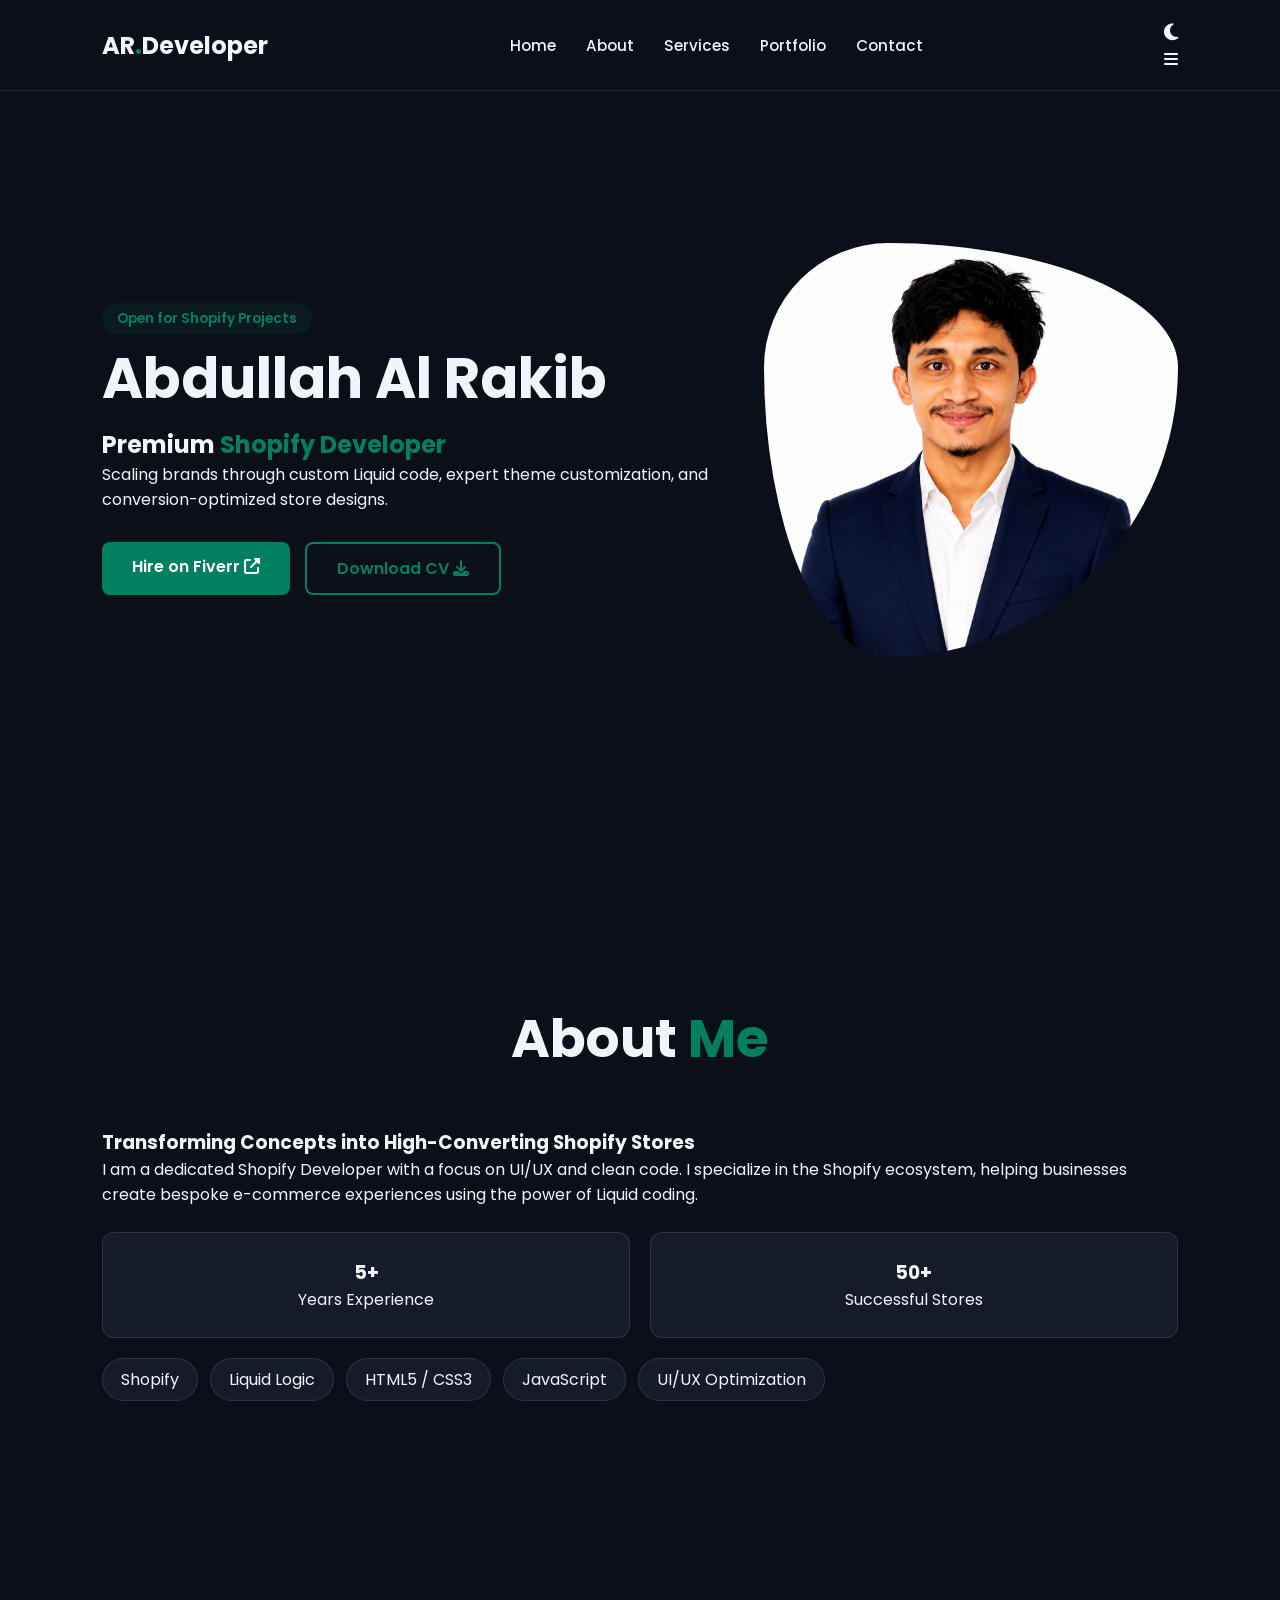
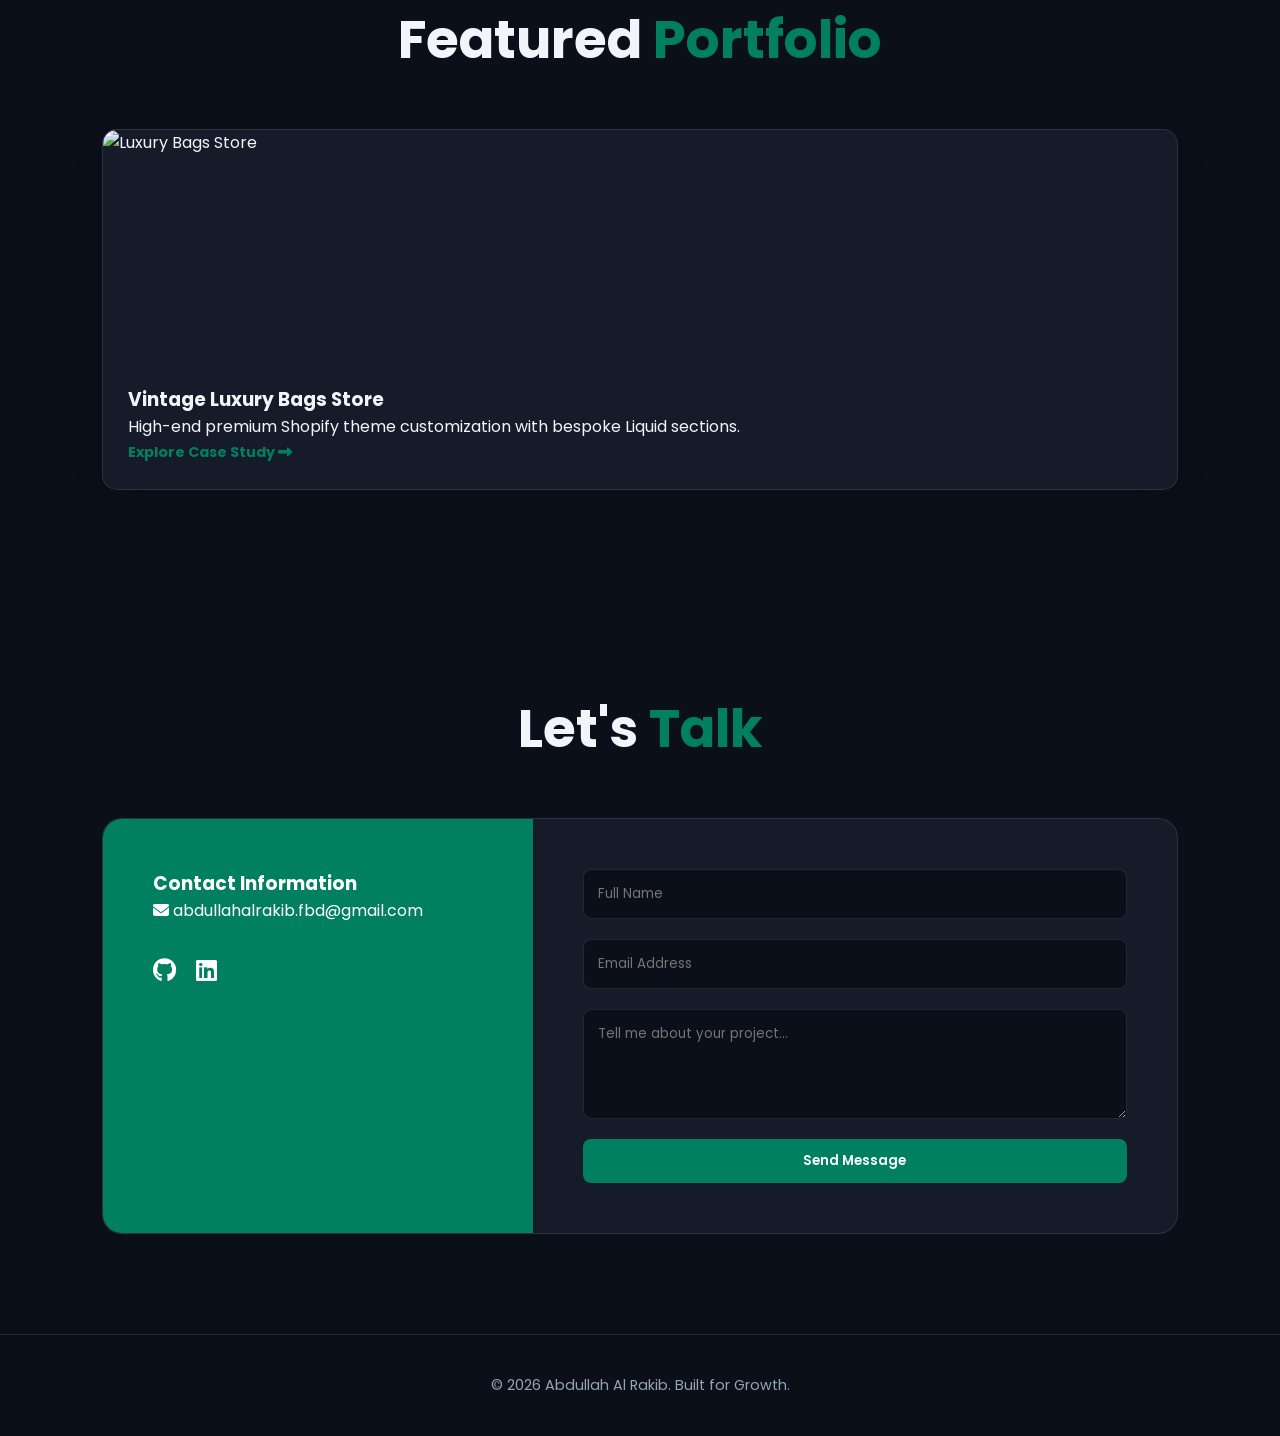
==== index.html @ 6b62c875 "Initial professional portfolio launch" ====
<!DOCTYPE html>
<html lang="en" data-theme="dark">

<head>
  <meta charset="UTF-8">
  <meta name="viewport" content="width=device-width, initial-scale=1.0">
  <title>Abdullah Al Rakib | Professional Shopify Developer</title>

  <!-- Favicon (Rocket Icon) -->
  <link rel="icon"
    href="data:image/svg+xml,<svg xmlns=%22http://www.w3.org/2000/svg%22 viewBox=%220 0 100 100%22><text y=%22.9em%22 font-size=%2290%22>🚀</text></svg>">

  <!-- SEO Meta Tags -->
  <meta name="description"
    content="Professional Shopify Developer specializing in custom liquid coding and premium theme customization.">

  <!-- Google Fonts & FontAwesome -->
  <link href="https://fonts.googleapis.com/css2?family=Poppins:wght@300;400;600;700&display=swap" rel="stylesheet">
  <link rel="stylesheet" href="https://cdnjs.cloudflare.com/code-libs/font-awesome/6.4.0/css/all.min.css">
  <link rel="stylesheet" href="https://cdnjs.cloudflare.com/ajax/libs/font-awesome/6.4.0/css/all.min.css">

  <!-- Animate On Scroll (AOS) -->
  <link href="https://unpkg.com/aos@2.3.1/dist/aos.css" rel="stylesheet">

  <link rel="stylesheet" href="style.css">
</head>

<body>

  <!-- Navbar -->
  <nav class="navbar">
    <div class="logo">AR<span>.</span>Developer</div>
    <ul class="nav-links" id="nav-menu">
      <li><a href="#home">Home</a></li>
      <li><a href="#about">About</a></li>
      <li><a href="#services">Services</a></li>
      <li><a href="#projects">Portfolio</a></li>
      <li><a href="#contact">Contact</a></li>
    </ul>
    <div class="nav-actions">
      <button id="theme-toggle" title="Toggle Mode"><i class="fas fa-moon"></i></button>
      <div class="hamburger" id="hamburger"><i class="fas fa-bars"></i></div>
    </div>
  </nav>

  <!-- Hero Section -->
  <section id="home" class="hero">
    <div class="hero-container">
      <div class="hero-text" data-aos="fade-right">
        <span class="badge">Open for Shopify Projects</span>
        <h1>Abdullah Al Rakib</h1>
        <h2>Premium <span>Shopify Developer</span></h2>
        <p>Scaling brands through custom Liquid code, expert theme customization, and conversion-optimized store
          designs.</p>
        <div class="hero-btns">
          <a href="https://www.fiverr.com/rakibdevbd" target="_blank" class="btn btn-primary">Hire on Fiverr <i
              class="fas fa-external-link-alt"></i></a>
          <a href="assets/resume.pdf" target="_blank" class="btn btn-outline">Download CV <i
              class="fas fa-download"></i></a>
        </div>
      </div>
      <div class="hero-image" data-aos="zoom-in">
        <div class="img-container">
          <img src="assets/profile.png" alt="Abdullah Al Rakib">
        </div>
      </div>
    </div>
  </section>

  <!-- About Section -->
  <section id="about" class="about">
    <div class="section-title" data-aos="fade-up">
      <h2>About <span>Me</span></h2>
    </div>
    <div class="about-container">
      <div class="about-text" data-aos="fade-right">
        <h3>Transforming Concepts into High-Converting Shopify Stores</h3>
        <p>I am a dedicated Shopify Developer with a focus on UI/UX and clean code. I specialize in the Shopify
          ecosystem, helping businesses create bespoke e-commerce experiences using the power of Liquid coding.</p>
        <div class="stats">
          <div class="stat-box">
            <h3>5+</h3>
            <p>Years Experience</p>
          </div>
          <div class="stat-box">
            <h3>50+</h3>
            <p>Successful Stores</p>
          </div>
        </div>
      </div>
      <div class="skills-box" data-aos="fade-left">
        <div class="skill-tags">
          <span>Shopify</span> <span>Liquid Logic</span> <span>HTML5 / CSS3</span> <span>JavaScript</span> <span>UI/UX
            Optimization</span>
        </div>
      </div>
    </div>
  </section>

  <!-- Portfolio Section -->
  <section id="projects" class="portfolio">
    <div class="section-title" data-aos="fade-up">
      <h2>Featured <span>Portfolio</span></h2>
    </div>
    <div class="project-grid">
      <div class="project-card" data-aos="fade-up">
        <div class="project-img">
          <img src="projects/luxury-bags-store/images/main-screenshot.png" alt="Luxury Bags Store">
        </div>
        <div class="project-info">
          <h3>Vintage Luxury Bags Store</h3>
          <p>High-end premium Shopify theme customization with bespoke Liquid sections.</p>
          <a href="projects/luxury-bags-store/index.html" class="btn-small">Explore Case Study <i
              class="fas fa-long-arrow-alt-right"></i></a>
        </div>
      </div>
    </div>
  </section>

  <!-- Contact Section -->
  <section id="contact" class="contact">
    <div class="section-title" data-aos="fade-up">
      <h2>Let's <span>Talk</span></h2>
    </div>
    <div class="contact-container" data-aos="zoom-in">
      <div class="contact-info">
        <h3>Contact Information</h3>
        <p><i class="fas fa-envelope"></i> abdullahalrakib.fbd@gmail.com</p>
        <div class="social-icons">
          <a href="https://github.com/abdullahalrakib-fbd" target="_blank"><i class="fab fa-github"></i></a>
          <a href="https://www.linkedin.com/in/abdullah-al-rakib-fbd/" target="_blank"><i
              class="fab fa-linkedin"></i></a>
        </div>
      </div>

      <!-- Updated Form with Formspree Endpoint -->
      <form class="contact-form" action="https://formspree.io/f/xlgqyvkz" method="POST">
        <input type="text" name="name" placeholder="Full Name" required>
        <input type="email" name="email" placeholder="Email Address" required>
        <textarea name="message" placeholder="Tell me about your project..." rows="4" required></textarea>

        <!-- Optional: Custom subject line for your email -->
        <input type="hidden" name="_subject" value="New Inquiry from Shopify Portfolio">

        <button type="submit" class="btn btn-primary">Send Message</button>
      </form>
    </div>
  </section>

  <footer>
    <p>&copy; 2026 Abdullah Al Rakib. Built for Growth.</p>
  </footer>

  <!-- Scripts -->
  <script src="https://unpkg.com/aos@2.3.1/dist/aos.js"></script>
  <script>
    AOS.init({duration: 1000, once: true});

    const hamburger = document.getElementById('hamburger');
    const navMenu = document.getElementById('nav-menu');
    hamburger.addEventListener('click', () => navMenu.classList.toggle('active'));

    const themeToggle = document.getElementById('theme-toggle');
    const root = document.documentElement;
    themeToggle.addEventListener('click', () => {
      const isDark = root.getAttribute('data-theme') === 'dark';
      root.setAttribute('data-theme', isDark ? 'light' : 'dark');
      themeToggle.querySelector('i').classList.toggle('fa-moon');
      themeToggle.querySelector('i').classList.toggle('fa-sun');
    });

    document.querySelectorAll('a[href^="#"]').forEach(anchor => {
      anchor.addEventListener('click', function (e) {
        const target = document.querySelector(this.getAttribute('href'));
        if (target) {
          e.preventDefault();
          target.scrollIntoView({behavior: 'smooth'});
          navMenu.classList.remove('active');
        }
      });
    });
  </script>
</body>

</html>
---- style.css ----
:root[data-theme="dark"] {
  --bg: #0b0f19;
  --surf: #161b2a;
  --txt: #f1f5f9;
  --txt-sec: #94a3b8;
  --prim: #008060;
  --brd: rgba(255, 255, 255, 0.1);
}

:root[data-theme="light"] {
  --bg: #f8fafc;
  --surf: #ffffff;
  --txt: #0f172a;
  --txt-sec: #475569;
  --prim: #008060;
  --brd: rgba(0, 0, 0, 0.1);
}

* {
  margin: 0;
  padding: 0;
  box-sizing: border-box;
  font-family: 'Poppins', sans-serif;
}

body {
  background: var(--bg);
  color: var(--txt);
  transition: 0.4s;
  overflow-x: hidden;
}

/* Navbar */
.navbar {
  display: flex;
  justify-content: space-between;
  align-items: center;
  padding: 18px 8%;
  position: fixed;
  width: 100%;
  top: 0;
  z-index: 3000;
  background: var(--bg);
  border-bottom: 1px solid var(--brd);
  backdrop-filter: blur(8px);
}

.logo {
  font-size: 1.5rem;
  font-weight: 700;
}

.logo span {
  color: var(--prim);
}

.nav-links {
  display: flex;
  gap: 30px;
  list-style: none;
}

.nav-links a {
  text-decoration: none;
  color: var(--txt);
  font-weight: 500;
  font-size: 0.95rem;
}

.nav-links a:hover {
  color: var(--prim);
}

#theme-toggle {
  background: none;
  border: none;
  color: var(--txt);
  font-size: 1.2rem;
  cursor: pointer;
}

/* Hero */
.hero {
  height: 100vh;
  display: flex;
  align-items: center;
  padding: 0 8%;
}

.hero-container {
  display: grid;
  grid-template-columns: 1.2fr 0.8fr;
  gap: 40px;
  align-items: center;
}

.hero-text h1 {
  font-size: 3.5rem;
  margin: 15px 0;
  line-height: 1.2;
}

.hero-text h2 span {
  color: var(--prim);
}

.badge {
  background: rgba(0, 128, 96, 0.1);
  color: var(--prim);
  padding: 6px 15px;
  border-radius: 50px;
  font-weight: 600;
  font-size: 0.85rem;
}

.img-container {
  background: var(--prim);
  border-radius: 30% 70% 70% 30% / 30% 30% 70% 70%;
  animation: blob 8s infinite ease-in-out;
  overflow: hidden;
}

@keyframes blob {

  0%,
  100% {
    border-radius: 30% 70% 70% 30% / 30% 30% 70% 70%;
  }

  50% {
    border-radius: 50% 50% 30% 70% / 50% 70% 30% 50%;
  }
}

.hero-image img {
  width: 100%;
  display: block;
}

/* Buttons */
.btn {
  padding: 12px 30px;
  border-radius: 8px;
  font-weight: 600;
  text-decoration: none;
  transition: 0.3s;
  display: inline-block;
  cursor: pointer;
  border: none;
}

.btn-primary {
  background: var(--prim);
  color: white;
}

.btn-outline {
  border: 2px solid var(--prim);
  color: var(--prim);
  background: transparent;
}

.btn:hover {
  transform: translateY(-3px);
  box-shadow: 0 10px 20px rgba(0, 128, 96, 0.2);
}

.hero-btns {
  display: flex;
  gap: 15px;
  margin-top: 30px;
}

/* Content */
section {
  padding: 100px 8%;
}

.section-title {
  text-align: center;
  margin-bottom: 50px;
  font-size: 2.2rem;
}

.section-title h2 span {
  color: var(--prim);
}

.stats {
  display: flex;
  gap: 20px;
  margin-top: 25px;
}

.stat-box {
  background: var(--surf);
  padding: 25px;
  border-radius: 12px;
  border: 1px solid var(--brd);
  text-align: center;
  flex: 1;
}

.skill-tags {
  display: flex;
  flex-wrap: wrap;
  gap: 12px;
  margin-top: 20px;
}

.skill-tags span {
  background: var(--surf);
  padding: 8px 18px;
  border-radius: 50px;
  border: 1px solid var(--brd);
}

/* Grid */
.project-grid {
  display: grid;
  grid-template-columns: repeat(auto-fit, minmax(320px, 1fr));
  gap: 30px;
}

.project-card {
  background: var(--surf);
  border-radius: 15px;
  overflow: hidden;
  border: 1px solid var(--brd);
  transition: 0.3s;
  box-shadow: 0 10px 30px rgba(0, 0, 0, 0.1);
}

.project-img {
  height: 230px;
  overflow: hidden;
}

.project-img img {
  width: 100%;
  height: 100%;
  object-fit: cover;
  transition: 0.5s;
}

.project-info {
  padding: 25px;
}

.project-card:hover .project-img img {
  transform: scale(1.1);
}

.btn-small {
  text-decoration: none;
  color: var(--prim);
  font-weight: 700;
  font-size: 0.9rem;
}

/* Contact */
.contact-container {
  display: grid;
  grid-template-columns: 0.8fr 1.2fr;
  background: var(--surf);
  border-radius: 20px;
  border: 1px solid var(--brd);
  overflow: hidden;
}

.contact-info {
  background: var(--prim);
  color: white;
  padding: 50px;
}

.social-icons {
  display: flex;
  gap: 20px;
  margin-top: 30px;
}

.social-icons a {
  color: white;
  font-size: 1.5rem;
}

.contact-form {
  padding: 50px;
  display: flex;
  flex-direction: column;
  gap: 20px;
}

.contact-form input,
.contact-form textarea {
  padding: 14px;
  background: var(--bg);
  border: 1px solid var(--brd);
  color: var(--txt);
  border-radius: 8px;
  outline: none;
}

/* Footer */
footer {
  padding: 40px;
  text-align: center;
  border-top: 1px solid var(--brd);
  color: var(--txt-sec);
  font-size: 0.9rem;
}

/* Mobile */
@media (max-width: 992px) {

  .hero-container,
  .contact-container,
  .about-container {
    grid-template-columns: 1fr;
    text-align: center;
  }

  .hero {
    height: auto;
    padding-top: 130px;
    padding-bottom: 50px;
  }

  .hero-btns {
    justify-content: center;
  }

  .hero-image {
    order: -1;
    display: flex;
    justify-content: center;
  }

  .nav-links {
    display: none;
  }

  .nav-links.active {
    display: flex;
    flex-direction: column;
    position: absolute;
    top: 70px;
    left: 0;
    width: 100%;
    background: var(--surf);
    padding: 30px;
    gap: 20px;
    border-bottom: 1px solid var(--brd);
  }

  .hamburger {
    display: block;
    font-size: 1.5rem;
    cursor: pointer;
  }
}
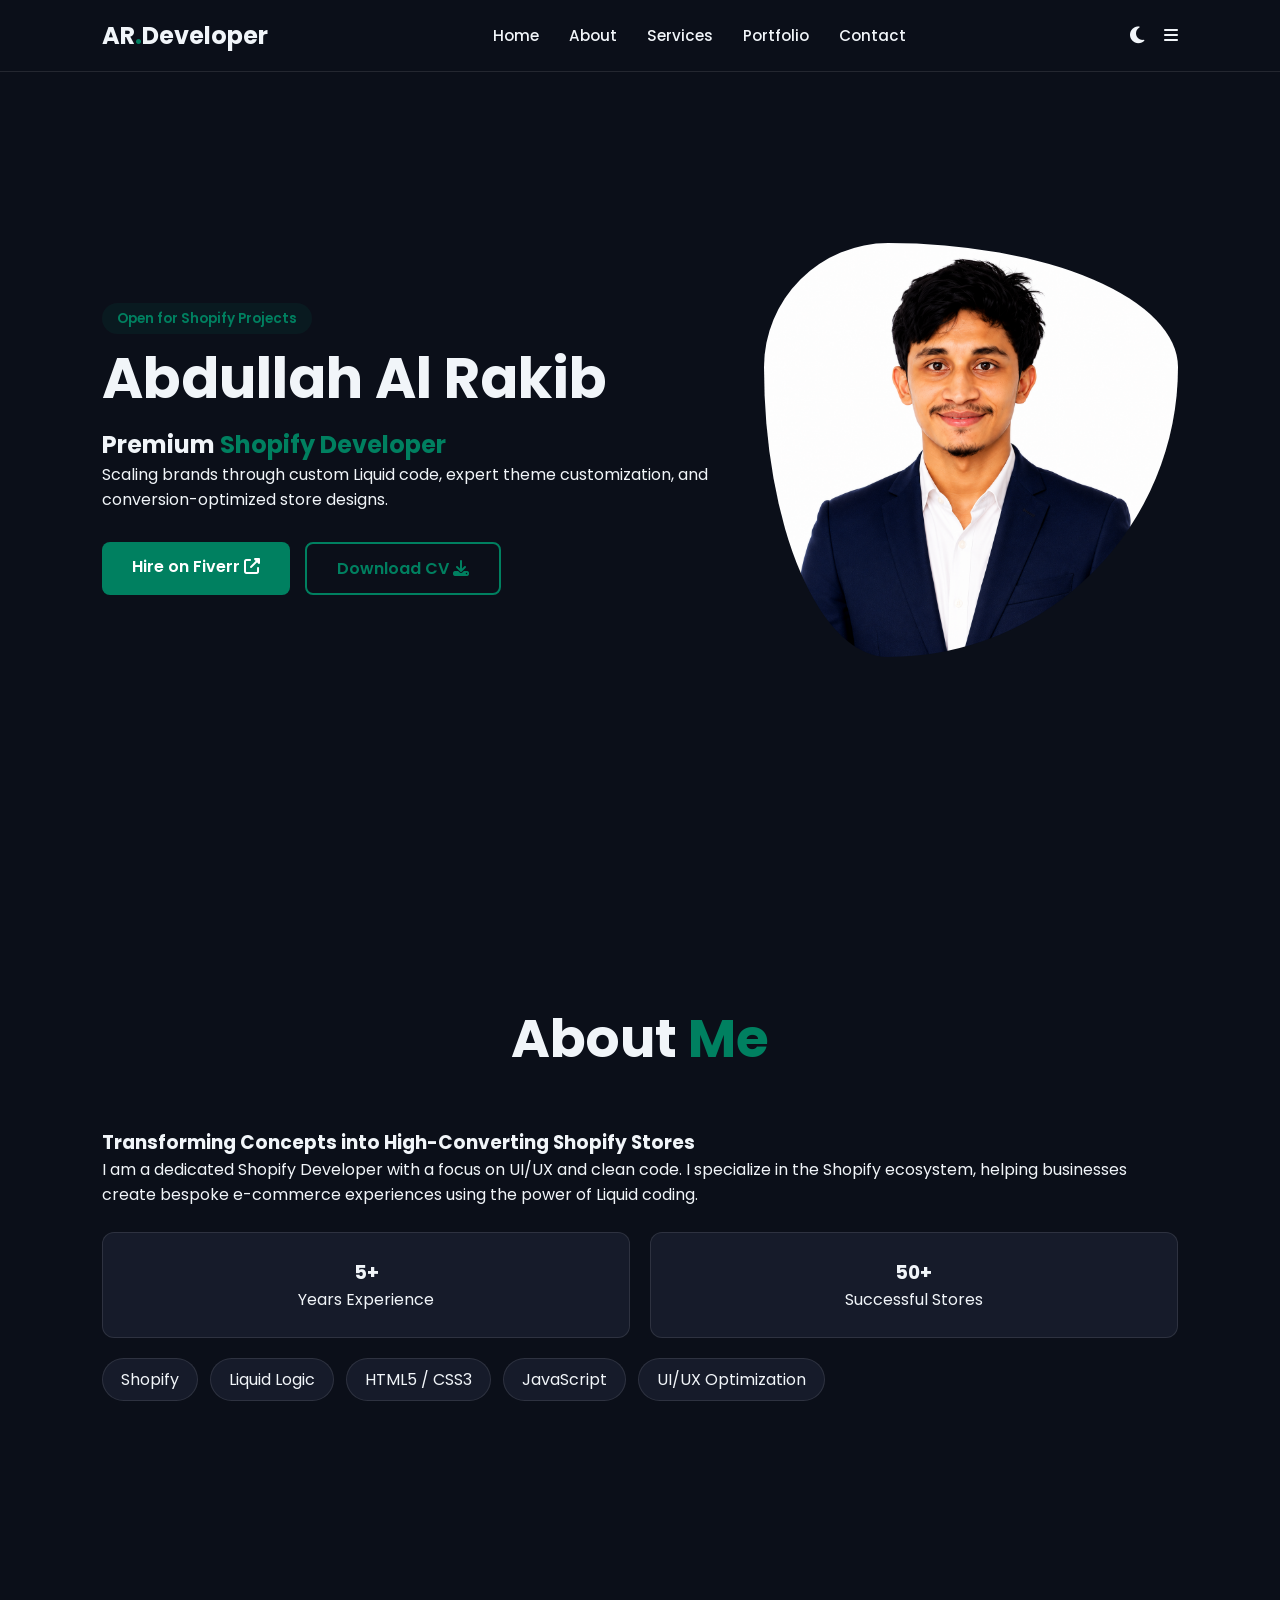
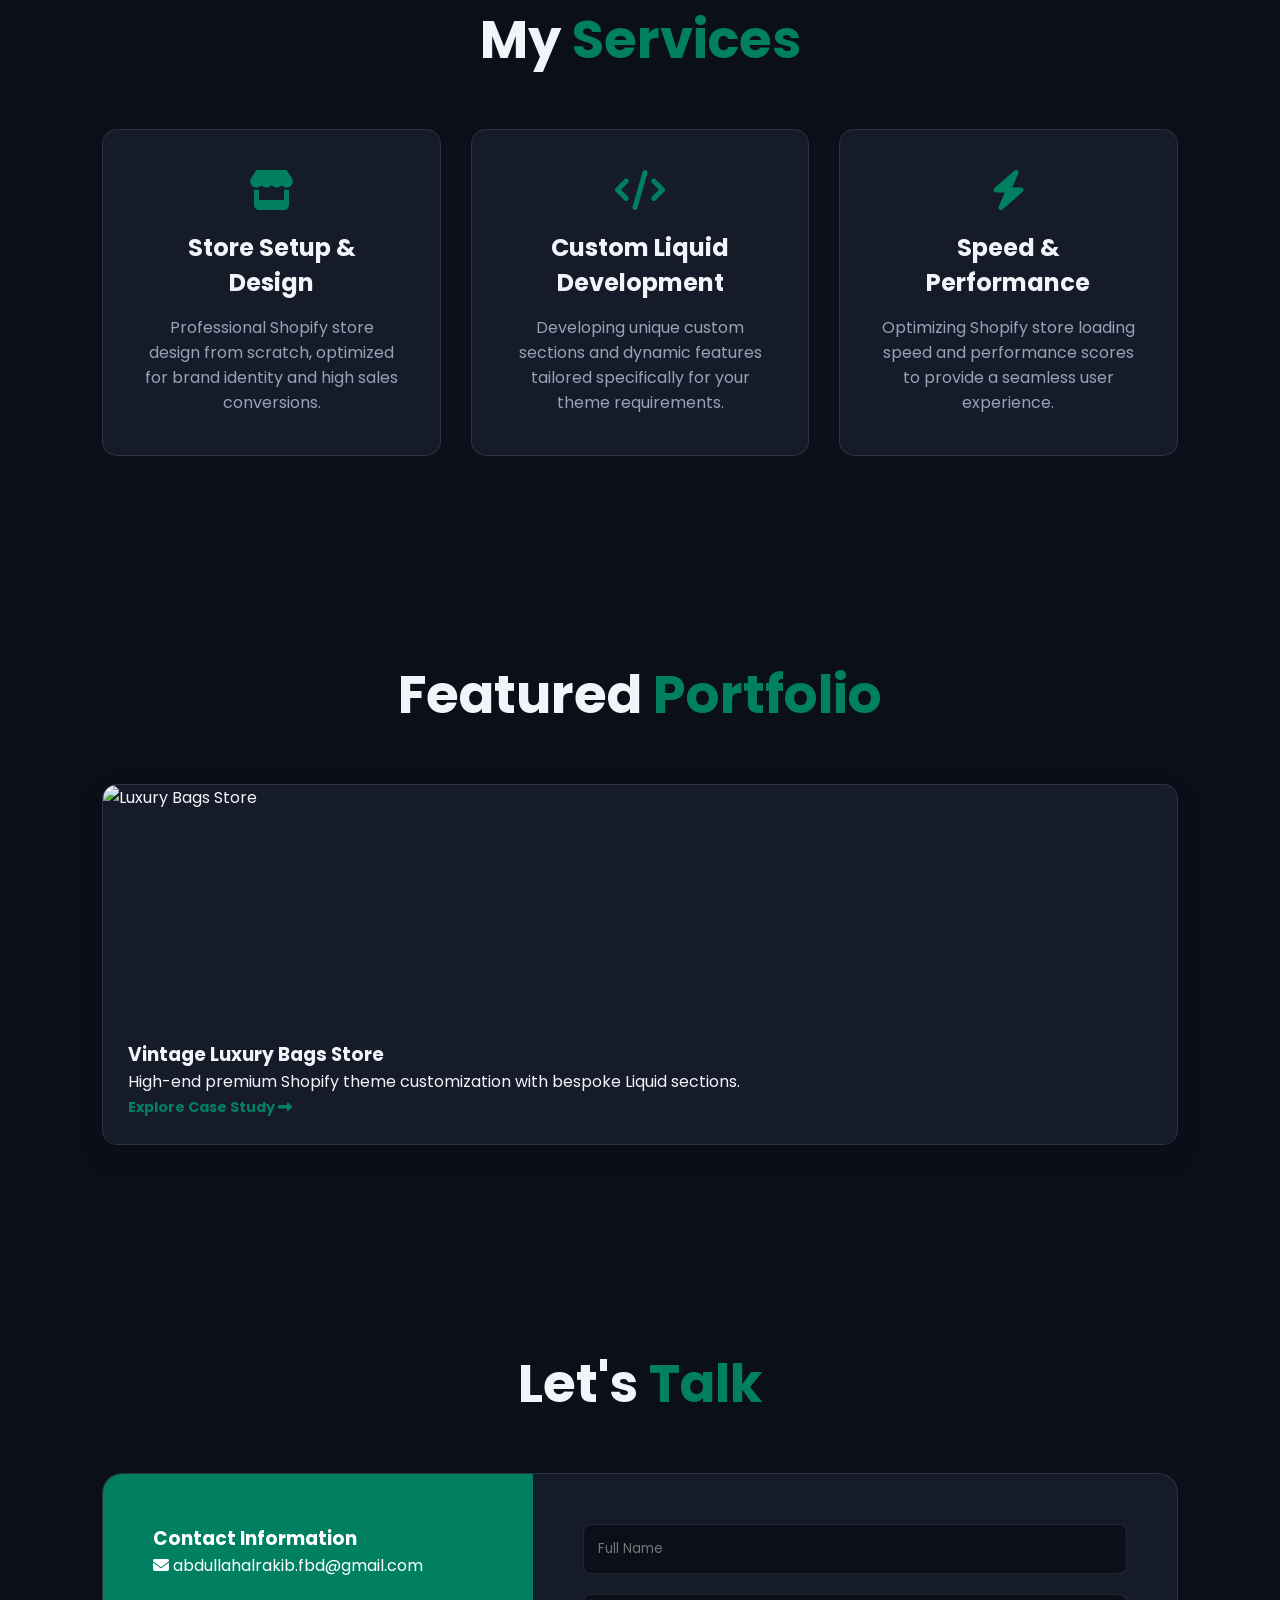
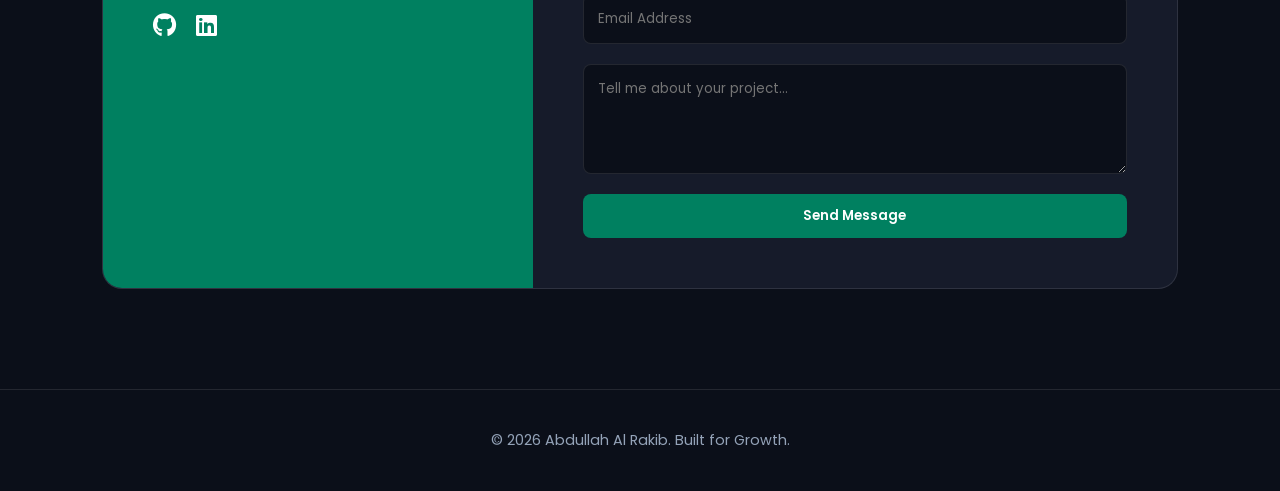
==== commit 930547bb: "Added services section and fixed smooth scroll links" ====
--- a/index.html
+++ b/index.html
@@ -16,7 +16,6 @@
 
   <!-- Google Fonts & FontAwesome -->
   <link href="https://fonts.googleapis.com/css2?family=Poppins:wght@300;400;600;700&display=swap" rel="stylesheet">
-  <link rel="stylesheet" href="https://cdnjs.cloudflare.com/code-libs/font-awesome/6.4.0/css/all.min.css">
   <link rel="stylesheet" href="https://cdnjs.cloudflare.com/ajax/libs/font-awesome/6.4.0/css/all.min.css">
 
   <!-- Animate On Scroll (AOS) -->
@@ -97,6 +96,30 @@
     </div>
   </section>
 
+  <!-- NEW: Services Section (যোগ করা হয়েছে) -->
+  <section id="services" class="services">
+    <div class="section-title" data-aos="fade-up">
+      <h2>My <span>Services</span></h2>
+    </div>
+    <div class="services-grid">
+      <div class="service-card" data-aos="fade-up">
+        <i class="fas fa-store"></i>
+        <h3>Store Setup & Design</h3>
+        <p>Professional Shopify store design from scratch, optimized for brand identity and high sales conversions.</p>
+      </div>
+      <div class="service-card" data-aos="fade-up" data-aos-delay="100">
+        <i class="fas fa-code"></i>
+        <h3>Custom Liquid Development</h3>
+        <p>Developing unique custom sections and dynamic features tailored specifically for your theme requirements.</p>
+      </div>
+      <div class="service-card" data-aos="fade-up" data-aos-delay="200">
+        <i class="fas fa-bolt"></i>
+        <h3>Speed & Performance</h3>
+        <p>Optimizing Shopify store loading speed and performance scores to provide a seamless user experience.</p>
+      </div>
+    </div>
+  </section>
+
   <!-- Portfolio Section -->
   <section id="projects" class="portfolio">
     <div class="section-title" data-aos="fade-up">
@@ -139,7 +162,6 @@
         <input type="email" name="email" placeholder="Email Address" required>
         <textarea name="message" placeholder="Tell me about your project..." rows="4" required></textarea>
 
-        <!-- Optional: Custom subject line for your email -->
         <input type="hidden" name="_subject" value="New Inquiry from Shopify Portfolio">
 
         <button type="submit" class="btn btn-primary">Send Message</button>
@@ -154,7 +176,7 @@
   <!-- Scripts -->
   <script src="https://unpkg.com/aos@2.3.1/dist/aos.js"></script>
   <script>
-    AOS.init({duration: 1000, once: true});
+    AOS.init({ duration: 1000, once: true });
 
     const hamburger = document.getElementById('hamburger');
     const navMenu = document.getElementById('nav-menu');
@@ -169,13 +191,17 @@
       themeToggle.querySelector('i').classList.toggle('fa-sun');
     });
 
+    // Smooth Scroll Fix
     document.querySelectorAll('a[href^="#"]').forEach(anchor => {
       anchor.addEventListener('click', function (e) {
         const target = document.querySelector(this.getAttribute('href'));
         if (target) {
           e.preventDefault();
-          target.scrollIntoView({behavior: 'smooth'});
-          navMenu.classList.remove('active');
+          target.scrollIntoView({ behavior: 'smooth' });
+          // মোবাইলে মেনু বন্ধ করার জন্য
+          if (navMenu.classList.contains('active')) {
+            navMenu.classList.remove('active');
+          }
         }
       });
     });
--- a/style.css
+++ b/style.css
@@ -1,9 +1,11 @@
+/* --- Dynamic Variables --- */
 :root[data-theme="dark"] {
   --bg: #0b0f19;
   --surf: #161b2a;
   --txt: #f1f5f9;
   --txt-sec: #94a3b8;
   --prim: #008060;
+  /* Shopify Green */
   --brd: rgba(255, 255, 255, 0.1);
 }
 
@@ -16,6 +18,7 @@
   --brd: rgba(0, 0, 0, 0.1);
 }
 
+/* --- Global Styles --- */
 * {
   margin: 0;
   padding: 0;
@@ -23,6 +26,10 @@
   font-family: 'Poppins', sans-serif;
 }
 
+html {
+  scroll-behavior: smooth;
+}
+
 body {
   background: var(--bg);
   color: var(--txt);
@@ -30,7 +37,7 @@
   overflow-x: hidden;
 }
 
-/* Navbar */
+/* --- Navbar --- */
 .navbar {
   display: flex;
   justify-content: space-between;
@@ -65,10 +72,17 @@
   color: var(--txt);
   font-weight: 500;
   font-size: 0.95rem;
+  transition: 0.3s;
 }
 
 .nav-links a:hover {
   color: var(--prim);
+}
+
+.nav-actions {
+  display: flex;
+  align-items: center;
+  gap: 20px;
 }
 
 #theme-toggle {
@@ -79,7 +93,7 @@
   cursor: pointer;
 }
 
-/* Hero */
+/* --- Hero Section --- */
 .hero {
   height: 100vh;
   display: flex;
@@ -137,7 +151,7 @@
   display: block;
 }
 
-/* Buttons */
+/* --- Buttons --- */
 .btn {
   padding: 12px 30px;
   border-radius: 8px;
@@ -171,7 +185,7 @@
   margin-top: 30px;
 }
 
-/* Content */
+/* --- Content Settings --- */
 section {
   padding: 100px 8%;
 }
@@ -186,6 +200,7 @@
   color: var(--prim);
 }
 
+/* --- About Stats --- */
 .stats {
   display: flex;
   gap: 20px;
@@ -215,7 +230,44 @@
   border: 1px solid var(--brd);
 }
 
-/* Grid */
+/* --- Services Grid (নতুন যুক্ত করা হয়েছে) --- */
+.services-grid {
+  display: grid;
+  grid-template-columns: repeat(auto-fit, minmax(300px, 1fr));
+  gap: 30px;
+}
+
+.service-card {
+  background: var(--surf);
+  padding: 40px;
+  border-radius: 15px;
+  border: 1px solid var(--brd);
+  text-align: center;
+  transition: 0.4s;
+}
+
+.service-card i {
+  font-size: 2.5rem;
+  color: var(--prim);
+  margin-bottom: 20px;
+}
+
+.service-card h3 {
+  margin-bottom: 15px;
+  font-size: 1.5rem;
+}
+
+.service-card p {
+  color: var(--txt-sec);
+}
+
+.service-card:hover {
+  border-color: var(--prim);
+  transform: translateY(-10px);
+  box-shadow: 0 10px 30px rgba(0, 0, 0, 0.1);
+}
+
+/* --- Portfolio Grid --- */
 .project-grid {
   display: grid;
   grid-template-columns: repeat(auto-fit, minmax(320px, 1fr));
@@ -258,7 +310,7 @@
   font-size: 0.9rem;
 }
 
-/* Contact */
+/* --- Contact Section --- */
 .contact-container {
   display: grid;
   grid-template-columns: 0.8fr 1.2fr;
@@ -302,7 +354,7 @@
   outline: none;
 }
 
-/* Footer */
+/* --- Footer --- */
 footer {
   padding: 40px;
   text-align: center;
@@ -311,7 +363,7 @@
   font-size: 0.9rem;
 }
 
-/* Mobile */
+/* --- Mobile Responsiveness --- */
 @media (max-width: 992px) {
 
   .hero-container,
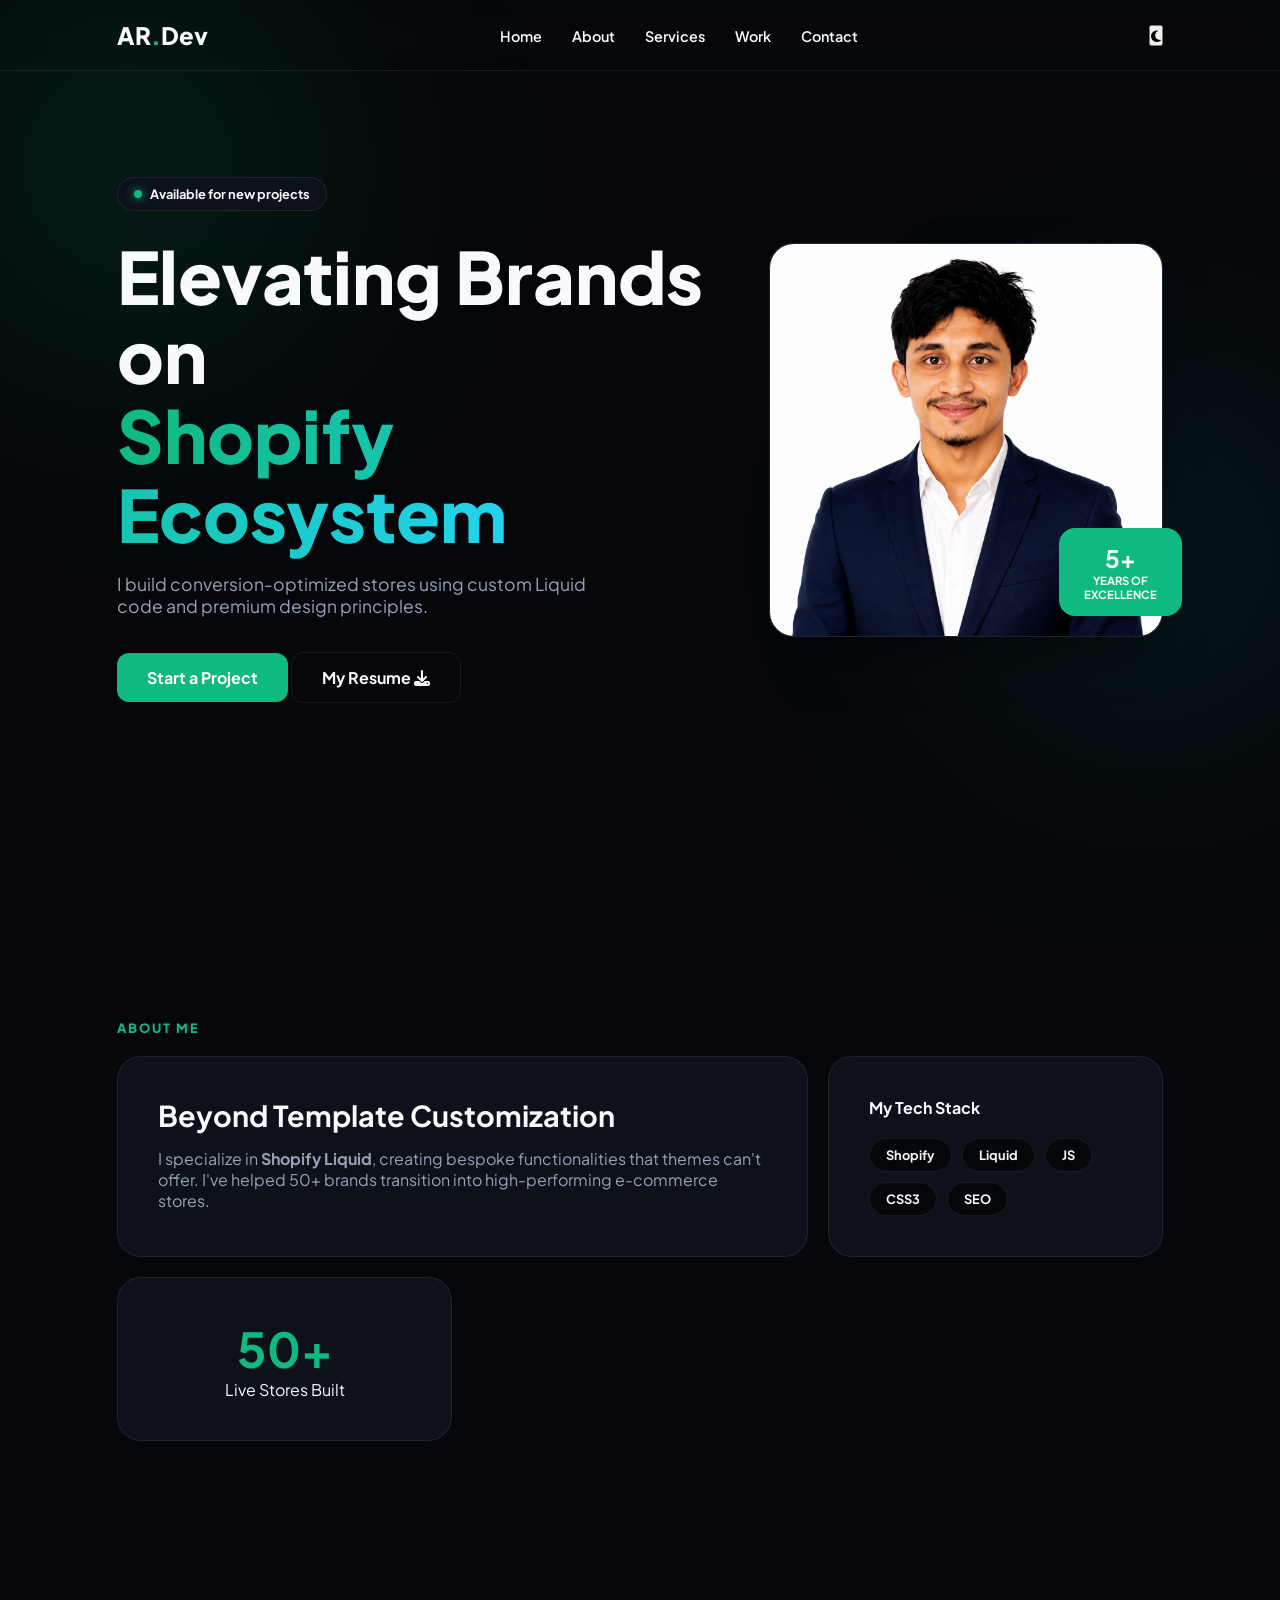
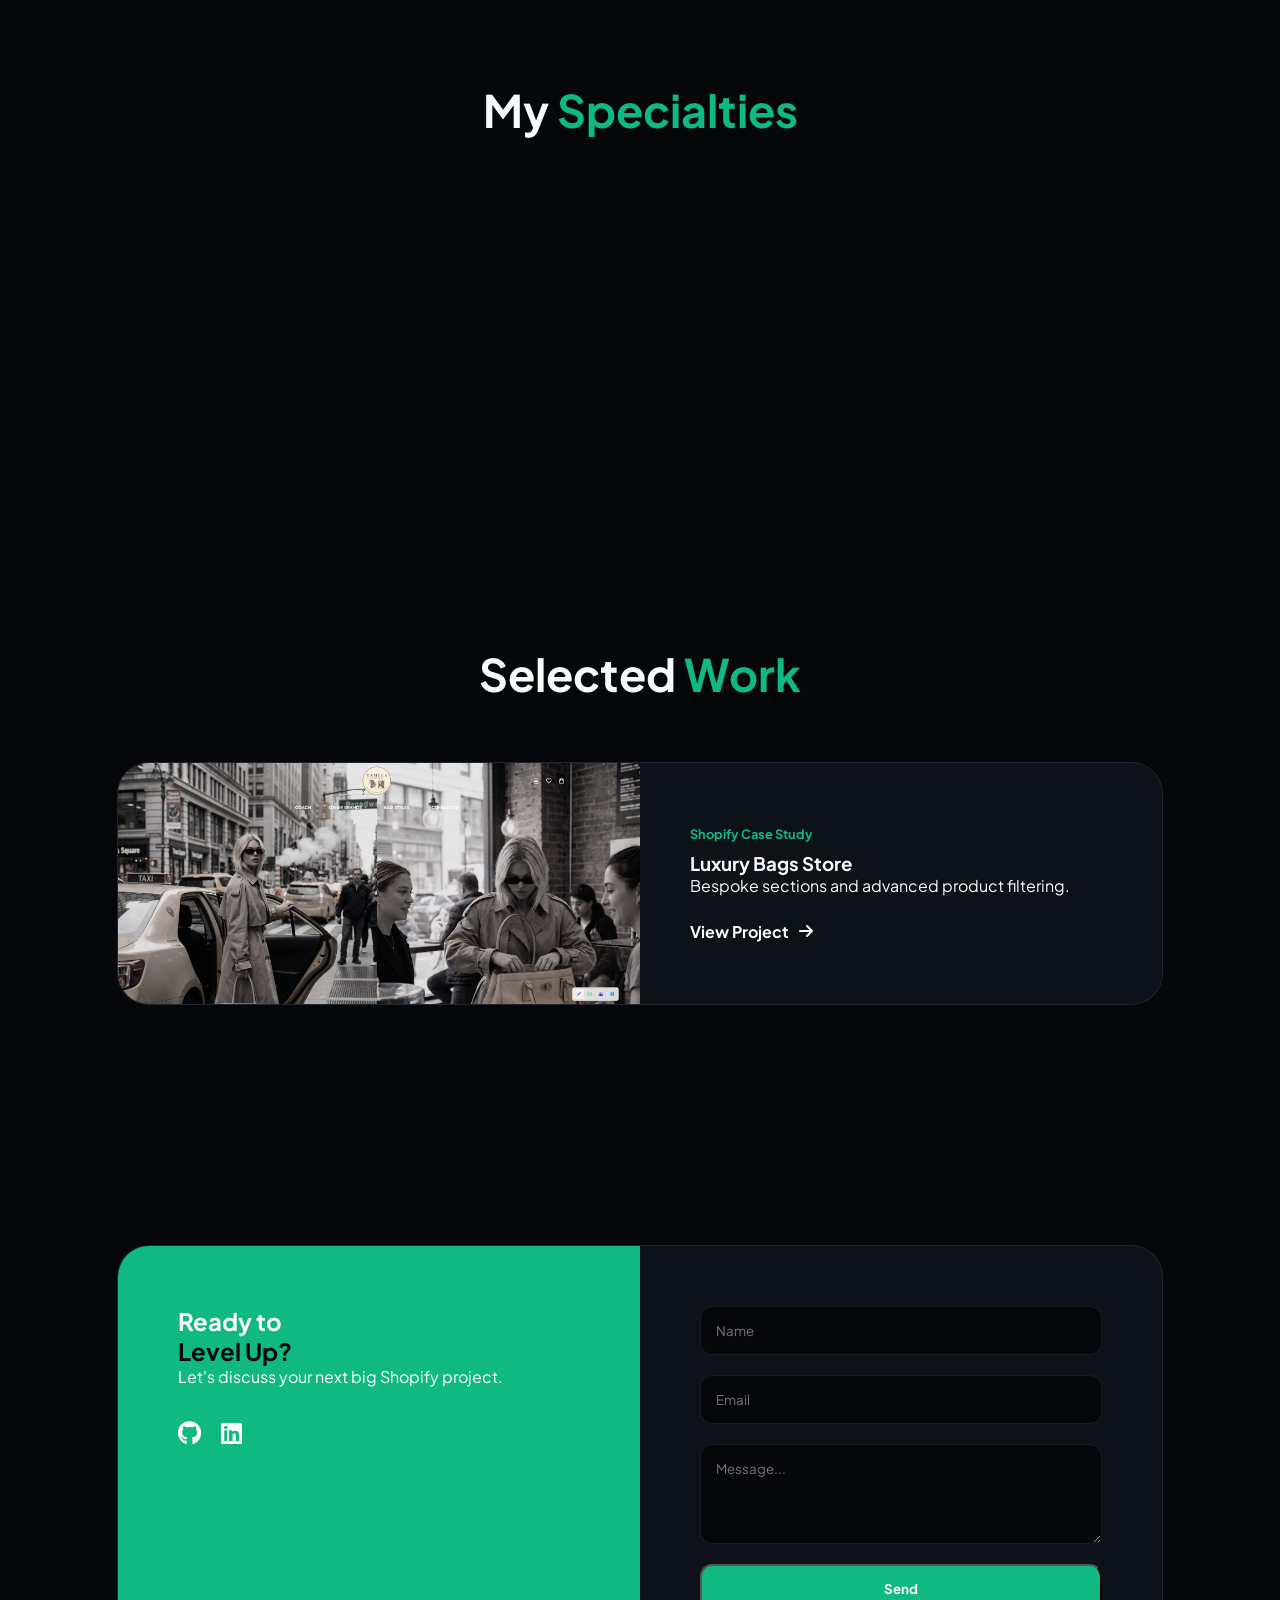
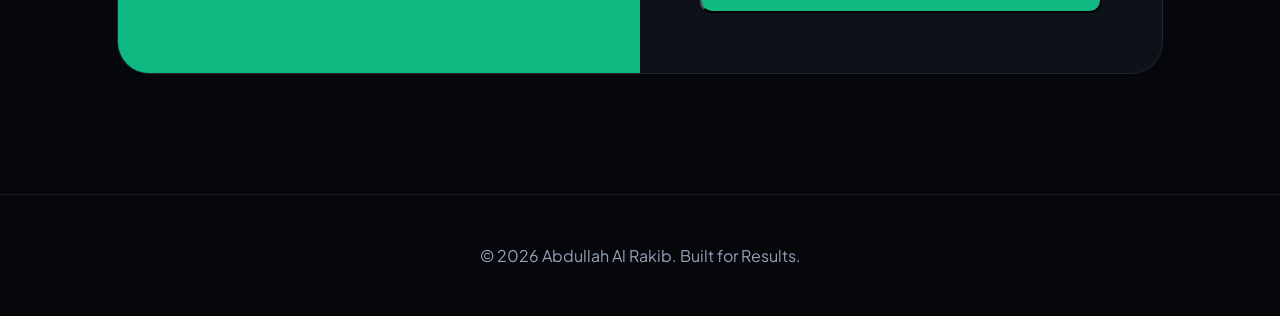
==== commit 450571ee: "Final premium UI update and mobile responsive fixes" ====
--- a/index.html
+++ b/index.html
@@ -6,204 +6,185 @@
   <meta name="viewport" content="width=device-width, initial-scale=1.0">
   <title>Abdullah Al Rakib | Professional Shopify Developer</title>
 
-  <!-- Favicon (Rocket Icon) -->
+  <!-- Favicon -->
   <link rel="icon"
     href="data:image/svg+xml,<svg xmlns=%22http://www.w3.org/2000/svg%22 viewBox=%220 0 100 100%22><text y=%22.9em%22 font-size=%2290%22>🚀</text></svg>">
 
-  <!-- SEO Meta Tags -->
-  <meta name="description"
-    content="Professional Shopify Developer specializing in custom liquid coding and premium theme customization.">
-
-  <!-- Google Fonts & FontAwesome -->
-  <link href="https://fonts.googleapis.com/css2?family=Poppins:wght@300;400;600;700&display=swap" rel="stylesheet">
+  <!-- Premium Fonts -->
+  <link href="https://fonts.googleapis.com/css2?family=Plus+Jakarta+Sans:wght@400;600;700;800&display=swap"
+    rel="stylesheet">
   <link rel="stylesheet" href="https://cdnjs.cloudflare.com/ajax/libs/font-awesome/6.4.0/css/all.min.css">
 
-  <!-- Animate On Scroll (AOS) -->
+  <!-- AOS Animation -->
   <link href="https://unpkg.com/aos@2.3.1/dist/aos.css" rel="stylesheet">
-
   <link rel="stylesheet" href="style.css">
 </head>
 
 <body>
 
+  <!-- Background Glows -->
+  <div class="glow glow-1"></div>
+  <div class="glow glow-2"></div>
+
   <!-- Navbar -->
-  <nav class="navbar">
-    <div class="logo">AR<span>.</span>Developer</div>
-    <ul class="nav-links" id="nav-menu">
-      <li><a href="#home">Home</a></li>
-      <li><a href="#about">About</a></li>
-      <li><a href="#services">Services</a></li>
-      <li><a href="#projects">Portfolio</a></li>
-      <li><a href="#contact">Contact</a></li>
-    </ul>
-    <div class="nav-actions">
-      <button id="theme-toggle" title="Toggle Mode"><i class="fas fa-moon"></i></button>
-      <div class="hamburger" id="hamburger"><i class="fas fa-bars"></i></div>
+  <nav class="navbar" data-aos="fade-down">
+    <div class="container nav-wrapper">
+      <a href="#" class="logo">AR<span>.</span>Dev</a>
+      <ul class="nav-links" id="nav-menu">
+        <li><a href="#home">Home</a></li>
+        <li><a href="#about">About</a></li>
+        <li><a href="#services">Services</a></li>
+        <li><a href="#projects">Work</a></li>
+        <li><a href="#contact">Contact</a></li>
+      </ul>
+      <div class="nav-actions">
+        <button id="theme-toggle" class="theme-btn"><i class="fas fa-moon"></i></button>
+        <div class="hamburger" id="hamburger">
+          <span></span><span></span><span></span>
+        </div>
+      </div>
     </div>
   </nav>
 
   <!-- Hero Section -->
   <section id="home" class="hero">
-    <div class="hero-container">
-      <div class="hero-text" data-aos="fade-right">
-        <span class="badge">Open for Shopify Projects</span>
-        <h1>Abdullah Al Rakib</h1>
-        <h2>Premium <span>Shopify Developer</span></h2>
-        <p>Scaling brands through custom Liquid code, expert theme customization, and conversion-optimized store
-          designs.</p>
+    <div class="container hero-grid">
+      <div class="hero-text" data-aos="fade-right" data-aos-duration="1200">
+        <div class="status-badge"><span></span> Available for new projects</div>
+        <h1>Elevating Brands on <br><span class="gradient-text">Shopify Ecosystem</span></h1>
+        <p>I build conversion-optimized stores using custom Liquid code and premium design principles.</p>
         <div class="hero-btns">
-          <a href="https://www.fiverr.com/rakibdevbd" target="_blank" class="btn btn-primary">Hire on Fiverr <i
-              class="fas fa-external-link-alt"></i></a>
-          <a href="assets/resume.pdf" target="_blank" class="btn btn-outline">Download CV <i
+          <a href="https://www.fiverr.com/rakibdevbd" target="_blank" class="btn btn-primary">Start a Project</a>
+          <a href="assets/resume.pdf" target="_blank" class="btn btn-outline">My Resume <i
               class="fas fa-download"></i></a>
         </div>
       </div>
-      <div class="hero-image" data-aos="zoom-in">
-        <div class="img-container">
-          <img src="assets/profile.png" alt="Abdullah Al Rakib">
+
+      <div class="hero-img-container" data-aos="zoom-in" data-aos-duration="1500">
+        <div class="image-box">
+          <img src="assets/profile.png" alt="Rakib Profile">
+          <div class="experience-tag">
+            <h3>5+</h3>
+            <p>Years of <br>Excellence</p>
+          </div>
         </div>
       </div>
     </div>
   </section>
 
-  <!-- About Section -->
+  <!-- Bento About -->
   <section id="about" class="about">
-    <div class="section-title" data-aos="fade-up">
-      <h2>About <span>Me</span></h2>
-    </div>
-    <div class="about-container">
-      <div class="about-text" data-aos="fade-right">
-        <h3>Transforming Concepts into High-Converting Shopify Stores</h3>
-        <p>I am a dedicated Shopify Developer with a focus on UI/UX and clean code. I specialize in the Shopify
-          ecosystem, helping businesses create bespoke e-commerce experiences using the power of Liquid coding.</p>
-        <div class="stats">
-          <div class="stat-box">
-            <h3>5+</h3>
-            <p>Years Experience</p>
-          </div>
-          <div class="stat-box">
-            <h3>50+</h3>
-            <p>Successful Stores</p>
+    <div class="container">
+      <div class="section-label" data-aos="fade-up">About Me</div>
+      <div class="bento-grid">
+        <div class="bento-card bio" data-aos="fade-up">
+          <h3>Beyond Template Customization</h3>
+          <p>I specialize in <strong>Shopify Liquid</strong>, creating bespoke functionalities that themes can't offer.
+            I've helped 50+ brands transition into high-performing e-commerce stores.</p>
+        </div>
+
+        <div class="bento-card skills" data-aos="fade-up" data-aos-delay="200">
+          <h4>My Tech Stack</h4>
+          <div class="skill-pills">
+            <span>Shopify</span><span>Liquid</span><span>JS</span><span>CSS3</span><span>SEO</span>
           </div>
         </div>
-      </div>
-      <div class="skills-box" data-aos="fade-left">
-        <div class="skill-tags">
-          <span>Shopify</span> <span>Liquid Logic</span> <span>HTML5 / CSS3</span> <span>JavaScript</span> <span>UI/UX
-            Optimization</span>
+
+        <div class="bento-card stores" data-aos="fade-up" data-aos-delay="400">
+          <h3>50+</h3>
+          <p>Live Stores Built</p>
         </div>
       </div>
     </div>
   </section>
 
-  <!-- NEW: Services Section (যোগ করা হয়েছে) -->
+  <!-- Services -->
   <section id="services" class="services">
-    <div class="section-title" data-aos="fade-up">
-      <h2>My <span>Services</span></h2>
-    </div>
-    <div class="services-grid">
-      <div class="service-card" data-aos="fade-up">
-        <i class="fas fa-store"></i>
-        <h3>Store Setup & Design</h3>
-        <p>Professional Shopify store design from scratch, optimized for brand identity and high sales conversions.</p>
+    <div class="container">
+      <div class="section-title" data-aos="fade-up">
+        <h2>My <span>Specialties</span></h2>
       </div>
-      <div class="service-card" data-aos="fade-up" data-aos-delay="100">
-        <i class="fas fa-code"></i>
-        <h3>Custom Liquid Development</h3>
-        <p>Developing unique custom sections and dynamic features tailored specifically for your theme requirements.</p>
-      </div>
-      <div class="service-card" data-aos="fade-up" data-aos-delay="200">
-        <i class="fas fa-bolt"></i>
-        <h3>Speed & Performance</h3>
-        <p>Optimizing Shopify store loading speed and performance scores to provide a seamless user experience.</p>
-      </div>
-    </div>
-  </section>
-
-  <!-- Portfolio Section -->
-  <section id="projects" class="portfolio">
-    <div class="section-title" data-aos="fade-up">
-      <h2>Featured <span>Portfolio</span></h2>
-    </div>
-    <div class="project-grid">
-      <div class="project-card" data-aos="fade-up">
-        <div class="project-img">
-          <img src="projects/luxury-bags-store/images/main-screenshot.png" alt="Luxury Bags Store">
+      <div class="services-grid">
+        <div class="s-card" data-aos="flip-left" data-aos-delay="100">
+          <i class="fas fa-magic"></i>
+          <h3>Liquid Coding</h3>
+          <p>Custom sections and unique store features.</p>
         </div>
-        <div class="project-info">
-          <h3>Vintage Luxury Bags Store</h3>
-          <p>High-end premium Shopify theme customization with bespoke Liquid sections.</p>
-          <a href="projects/luxury-bags-store/index.html" class="btn-small">Explore Case Study <i
-              class="fas fa-long-arrow-alt-right"></i></a>
+        <div class="s-card" data-aos="flip-left" data-aos-delay="300">
+          <i class="fas fa-bolt"></i>
+          <h3>Optimization</h3>
+          <p>Fast-loading themes for better conversions.</p>
+        </div>
+        <div class="s-card" data-aos="flip-left" data-aos-delay="500">
+          <i class="fas fa-paint-brush"></i>
+          <h3>Design</h3>
+          <p>Professional Shopify UI/UX implementation.</p>
         </div>
       </div>
     </div>
   </section>
 
-  <!-- Contact Section -->
-  <section id="contact" class="contact">
-    <div class="section-title" data-aos="fade-up">
-      <h2>Let's <span>Talk</span></h2>
-    </div>
-    <div class="contact-container" data-aos="zoom-in">
-      <div class="contact-info">
-        <h3>Contact Information</h3>
-        <p><i class="fas fa-envelope"></i> abdullahalrakib.fbd@gmail.com</p>
-        <div class="social-icons">
-          <a href="https://github.com/abdullahalrakib-fbd" target="_blank"><i class="fab fa-github"></i></a>
-          <a href="https://www.linkedin.com/in/abdullah-al-rakib-fbd/" target="_blank"><i
-              class="fab fa-linkedin"></i></a>
+  <!-- Projects -->
+  <section id="projects" class="projects">
+    <div class="container">
+      <div class="section-title" data-aos="fade-up">
+        <h2>Selected <span>Work</span></h2>
+      </div>
+      <div class="project-banner" data-aos="zoom-in-up">
+        <div class="p-img"><img src="projects/luxury-bags-store/images/hero-section.png" alt="Project"></div>
+        <div class="p-info">
+          <span class="p-badge">Shopify Case Study</span>
+          <h3>Luxury Bags Store</h3>
+          <p>Bespoke sections and advanced product filtering.</p>
+          <a href="projects/luxury-bags-store/index.html" class="p-link">View Project <i
+              class="fas fa-arrow-right"></i></a>
         </div>
       </div>
+    </div>
+  </section>
 
-      <!-- Updated Form with Formspree Endpoint -->
-      <form class="contact-form" action="https://formspree.io/f/xlgqyvkz" method="POST">
-        <input type="text" name="name" placeholder="Full Name" required>
-        <input type="email" name="email" placeholder="Email Address" required>
-        <textarea name="message" placeholder="Tell me about your project..." rows="4" required></textarea>
-
-        <input type="hidden" name="_subject" value="New Inquiry from Shopify Portfolio">
-
-        <button type="submit" class="btn btn-primary">Send Message</button>
-      </form>
+  <!-- Contact -->
+  <section id="contact" class="contact">
+    <div class="container">
+      <div class="contact-card" data-aos="zoom-in">
+        <div class="contact-text">
+          <h2>Ready to <br><span>Level Up?</span></h2>
+          <p>Let's discuss your next big Shopify project.</p>
+          <div class="socials">
+            <a href="https://github.com/abdullahalrakib-fbd"><i class="fab fa-github"></i></a>
+            <a href="https://www.linkedin.com/in/abdullah-al-rakib-fbd/"><i class="fab fa-linkedin"></i></a>
+          </div>
+        </div>
+        <form class="contact-form" action="https://formspree.io/f/xlgqyvkz" method="POST">
+          <input type="text" name="name" placeholder="Name" required>
+          <input type="email" name="email" placeholder="Email" required>
+          <textarea name="message" placeholder="Message..." rows="4" required></textarea>
+          <button type="submit" class="btn btn-primary">Send</button>
+        </form>
+      </div>
     </div>
   </section>
 
   <footer>
-    <p>&copy; 2026 Abdullah Al Rakib. Built for Growth.</p>
+    <p>&copy; 2026 Abdullah Al Rakib. Built for Results.</p>
   </footer>
 
-  <!-- Scripts -->
   <script src="https://unpkg.com/aos@2.3.1/dist/aos.js"></script>
   <script>
-    AOS.init({ duration: 1000, once: true });
+    AOS.init({ duration: 1000, once: false }); // Once false korlam jate scroll up/down korle animation abar hoy
 
     const hamburger = document.getElementById('hamburger');
     const navMenu = document.getElementById('nav-menu');
-    hamburger.addEventListener('click', () => navMenu.classList.toggle('active'));
+    hamburger.addEventListener('click', () => {
+      navMenu.classList.toggle('active');
+    });
 
     const themeToggle = document.getElementById('theme-toggle');
     const root = document.documentElement;
     themeToggle.addEventListener('click', () => {
       const isDark = root.getAttribute('data-theme') === 'dark';
       root.setAttribute('data-theme', isDark ? 'light' : 'dark');
-      themeToggle.querySelector('i').classList.toggle('fa-moon');
-      themeToggle.querySelector('i').classList.toggle('fa-sun');
-    });
-
-    // Smooth Scroll Fix
-    document.querySelectorAll('a[href^="#"]').forEach(anchor => {
-      anchor.addEventListener('click', function (e) {
-        const target = document.querySelector(this.getAttribute('href'));
-        if (target) {
-          e.preventDefault();
-          target.scrollIntoView({ behavior: 'smooth' });
-          // মোবাইলে মেনু বন্ধ করার জন্য
-          if (navMenu.classList.contains('active')) {
-            navMenu.classList.remove('active');
-          }
-        }
-      });
+      themeToggle.querySelector('i').className = isDark ? 'fas fa-sun' : 'fas fa-moon';
     });
   </script>
 </body>
--- a/style.css
+++ b/style.css
@@ -1,64 +1,98 @@
-/* --- Dynamic Variables --- */
+/* --- Variables --- */
 :root[data-theme="dark"] {
-  --bg: #0b0f19;
-  --surf: #161b2a;
-  --txt: #f1f5f9;
-  --txt-sec: #94a3b8;
-  --prim: #008060;
-  /* Shopify Green */
-  --brd: rgba(255, 255, 255, 0.1);
+  --bg: #05070a;
+  --surface: #0d111a;
+  --text: #f8fafc;
+  --text-sec: #94a3b8;
+  --primary: #10b981;
+  --accent: #22d3ee;
+  --border: rgba(255, 255, 255, 0.08);
 }
 
 :root[data-theme="light"] {
   --bg: #f8fafc;
-  --surf: #ffffff;
-  --txt: #0f172a;
-  --txt-sec: #475569;
-  --prim: #008060;
-  --brd: rgba(0, 0, 0, 0.1);
-}
-
-/* --- Global Styles --- */
+  --surface: #ffffff;
+  --text: #0f172a;
+  --text-sec: #475569;
+  --primary: #059669;
+  --accent: #0891b2;
+  --border: rgba(0, 0, 0, 0.08);
+}
+
+/* --- Core --- */
 * {
   margin: 0;
   padding: 0;
   box-sizing: border-box;
-  font-family: 'Poppins', sans-serif;
+  font-family: 'Plus Jakarta Sans', sans-serif;
 }
 
 html {
   scroll-behavior: smooth;
+  overflow-x: hidden;
 }
 
 body {
   background: var(--bg);
-  color: var(--txt);
-  transition: 0.4s;
+  color: var(--text);
   overflow-x: hidden;
+}
+
+.container {
+  max-width: 1200px;
+  margin: 0 auto;
+  padding: 0 6%;
+}
+
+/* Background Glows */
+.glow {
+  position: absolute;
+  width: 40vw;
+  height: 40vw;
+  border-radius: 50%;
+  background: radial-gradient(circle, rgba(16, 185, 129, 0.15), transparent);
+  z-index: -1;
+  filter: blur(100px);
+}
+
+.glow-1 {
+  top: -10%;
+  left: -10%;
+}
+
+.glow-2 {
+  bottom: 10%;
+  right: -10%;
+  background: radial-gradient(circle, rgba(34, 211, 238, 0.1), transparent);
 }
 
 /* --- Navbar --- */
 .navbar {
+  position: fixed;
+  top: 0;
+  width: 100%;
+  z-index: 1000;
+  padding: 20px 0;
+  background: rgba(var(--bg), 0.7);
+  backdrop-filter: blur(15px);
+  border-bottom: 1px solid var(--border);
+}
+
+.nav-wrapper {
   display: flex;
   justify-content: space-between;
   align-items: center;
-  padding: 18px 8%;
-  position: fixed;
-  width: 100%;
-  top: 0;
-  z-index: 3000;
-  background: var(--bg);
-  border-bottom: 1px solid var(--brd);
-  backdrop-filter: blur(8px);
 }
 
 .logo {
   font-size: 1.5rem;
-  font-weight: 700;
+  font-weight: 800;
+  text-decoration: none;
+  color: var(--text);
 }
 
 .logo span {
-  color: var(--prim);
+  color: var(--primary);
 }
 
 .nav-links {
@@ -69,276 +103,346 @@
 
 .nav-links a {
   text-decoration: none;
-  color: var(--txt);
-  font-weight: 500;
-  font-size: 0.95rem;
-  transition: 0.3s;
-}
-
-.nav-links a:hover {
-  color: var(--prim);
-}
-
-.nav-actions {
+  color: var(--text);
+  font-weight: 600;
+  font-size: 0.9rem;
+}
+
+.hamburger {
+  display: none;
+  cursor: pointer;
+  flex-direction: column;
+  gap: 5px;
+}
+
+.hamburger span {
+  width: 25px;
+  height: 2px;
+  background: var(--text);
+}
+
+/* --- Hero --- */
+.hero {
+  min-height: 100vh;
   display: flex;
   align-items: center;
-  gap: 20px;
-}
-
-#theme-toggle {
-  background: none;
-  border: none;
-  color: var(--txt);
-  font-size: 1.2rem;
-  cursor: pointer;
-}
-
-/* --- Hero Section --- */
-.hero {
-  height: 100vh;
-  display: flex;
-  align-items: center;
-  padding: 0 8%;
-}
-
-.hero-container {
+  padding-top: 100px;
+}
+
+.hero-grid {
   display: grid;
   grid-template-columns: 1.2fr 0.8fr;
-  gap: 40px;
+  gap: 60px;
   align-items: center;
 }
 
+.status-badge {
+  display: inline-flex;
+  align-items: center;
+  gap: 8px;
+  background: var(--surface);
+  padding: 8px 16px;
+  border-radius: 50px;
+  border: 1px solid var(--border);
+  font-size: 0.8rem;
+  font-weight: 700;
+  margin-bottom: 25px;
+}
+
+.status-badge span {
+  width: 8px;
+  height: 8px;
+  background: var(--primary);
+  border-radius: 50%;
+  box-shadow: 0 0 10px var(--primary);
+}
+
 .hero-text h1 {
-  font-size: 3.5rem;
-  margin: 15px 0;
-  line-height: 1.2;
-}
-
-.hero-text h2 span {
-  color: var(--prim);
-}
-
-.badge {
-  background: rgba(0, 128, 96, 0.1);
-  color: var(--prim);
-  padding: 6px 15px;
-  border-radius: 50px;
-  font-weight: 600;
-  font-size: 0.85rem;
-}
-
-.img-container {
-  background: var(--prim);
-  border-radius: 30% 70% 70% 30% / 30% 30% 70% 70%;
-  animation: blob 8s infinite ease-in-out;
-  overflow: hidden;
-}
-
-@keyframes blob {
+  font-size: 4.5rem;
+  font-weight: 800;
+  line-height: 1.1;
+  margin-bottom: 20px;
+}
+
+.gradient-text {
+  background: linear-gradient(90deg, var(--primary), var(--accent));
+  -webkit-background-clip: text;
+  -webkit-text-fill-color: transparent;
+}
+
+.hero-text p {
+  font-size: 1.1rem;
+  color: var(--text-sec);
+  margin-bottom: 35px;
+  max-width: 500px;
+}
+
+/* Image Container Fixed - NIKHUT ALIGNMENT */
+.hero-img-container {
+  position: relative;
+}
+
+.image-box {
+  position: relative;
+  width: 100%;
+  border-radius: 24px;
+  background: var(--surface);
+  border: 1px solid var(--border);
+  box-shadow: 0 25px 50px -12px rgba(0, 0, 0, 0.5);
+  animation: float 6s ease-in-out infinite;
+}
+
+.image-box img {
+  width: 100%;
+  display: block;
+  border-radius: 24px;
+  filter: grayscale(10%);
+  transition: 0.5s;
+}
+
+.image-box:hover img {
+  filter: grayscale(0%);
+}
+
+@keyframes float {
 
   0%,
   100% {
-    border-radius: 30% 70% 70% 30% / 30% 30% 70% 70%;
+    transform: translateY(0);
   }
 
   50% {
-    border-radius: 50% 50% 30% 70% / 50% 70% 30% 50%;
-  }
-}
-
-.hero-image img {
+    transform: translateY(-20px);
+  }
+}
+
+.experience-tag {
+  position: absolute;
+  bottom: 20px;
+  right: -20px;
+  background: var(--primary);
+  color: white;
+  padding: 15px 25px;
+  border-radius: 16px;
+  text-align: center;
+}
+
+.experience-tag h3 {
+  font-size: 1.5rem;
+}
+
+.experience-tag p {
+  font-size: 0.7rem;
+  font-weight: 700;
+  text-transform: uppercase;
+}
+
+/* --- Bento About --- */
+section {
+  padding: 120px 0;
+}
+
+.section-label {
+  color: var(--primary);
+  font-weight: 800;
+  text-transform: uppercase;
+  font-size: 0.8rem;
+  letter-spacing: 2px;
+  margin-bottom: 20px;
+}
+
+.bento-grid {
+  display: grid;
+  grid-template-columns: repeat(3, 1fr);
+  gap: 20px;
+}
+
+.bento-card {
+  background: var(--surface);
+  border: 1px solid var(--border);
+  border-radius: 24px;
+  padding: 40px;
+}
+
+.bio {
+  grid-column: span 2;
+}
+
+.bio h3 {
+  font-size: 1.8rem;
+  margin-bottom: 15px;
+}
+
+.bio p {
+  color: var(--text-sec);
+}
+
+.skill-pills {
+  display: flex;
+  flex-wrap: wrap;
+  gap: 10px;
+  margin-top: 20px;
+}
+
+.skill-pills span {
+  background: var(--bg);
+  padding: 8px 16px;
+  border-radius: 50px;
+  border: 1px solid var(--border);
+  font-size: 0.8rem;
+  font-weight: 700;
+}
+
+.stores {
+  text-align: center;
+  display: flex;
+  flex-direction: column;
+  justify-content: center;
+}
+
+.stores h3 {
+  font-size: 3rem;
+  color: var(--primary);
+}
+
+/* --- Services --- */
+.section-title {
+  text-align: center;
+  margin-bottom: 60px;
+}
+
+.section-title h2 {
+  font-size: 2.8rem;
+}
+
+.section-title span {
+  color: var(--primary);
+}
+
+.services-grid {
+  display: grid;
+  grid-template-columns: repeat(3, 1fr);
+  gap: 20px;
+}
+
+.s-card {
+  background: var(--surface);
+  padding: 40px;
+  border-radius: 24px;
+  border: 1px solid var(--border);
+  text-align: center;
+  transition: 0.4s;
+}
+
+.s-card i {
+  font-size: 2.5rem;
+  color: var(--primary);
+  margin-bottom: 20px;
+}
+
+.s-card:hover {
+  transform: translateY(-10px);
+  border-color: var(--primary);
+}
+
+/* --- Project --- */
+.project-banner {
+  display: grid;
+  grid-template-columns: 1fr 1fr;
+  background: var(--surface);
+  border-radius: 32px;
+  border: 1px solid var(--border);
+  overflow: hidden;
+}
+
+.p-img img {
   width: 100%;
-  display: block;
+  height: 100%;
+  object-fit: cover;
+}
+
+.p-info {
+  padding: 50px;
+  display: flex;
+  flex-direction: column;
+  justify-content: center;
+}
+
+.p-badge {
+  color: var(--primary);
+  font-weight: 700;
+  font-size: 0.8rem;
+  margin-bottom: 10px;
+}
+
+.p-link {
+  margin-top: 25px;
+  color: var(--text);
+  text-decoration: none;
+  font-weight: 700;
+  display: flex;
+  align-items: center;
+  gap: 10px;
 }
 
 /* --- Buttons --- */
 .btn {
-  padding: 12px 30px;
-  border-radius: 8px;
-  font-weight: 600;
+  padding: 14px 30px;
+  border-radius: 12px;
+  font-weight: 700;
   text-decoration: none;
   transition: 0.3s;
   display: inline-block;
-  cursor: pointer;
-  border: none;
 }
 
 .btn-primary {
-  background: var(--prim);
+  background: var(--primary);
   color: white;
 }
 
 .btn-outline {
-  border: 2px solid var(--prim);
-  color: var(--prim);
-  background: transparent;
+  border: 1px solid var(--border);
+  color: var(--text);
 }
 
 .btn:hover {
-  transform: translateY(-3px);
-  box-shadow: 0 10px 20px rgba(0, 128, 96, 0.2);
-}
-
-.hero-btns {
-  display: flex;
-  gap: 15px;
-  margin-top: 30px;
-}
-
-/* --- Content Settings --- */
-section {
-  padding: 100px 8%;
-}
-
-.section-title {
-  text-align: center;
-  margin-bottom: 50px;
-  font-size: 2.2rem;
-}
-
-.section-title h2 span {
-  color: var(--prim);
-}
-
-/* --- About Stats --- */
-.stats {
-  display: flex;
-  gap: 20px;
-  margin-top: 25px;
-}
-
-.stat-box {
-  background: var(--surf);
-  padding: 25px;
-  border-radius: 12px;
-  border: 1px solid var(--brd);
-  text-align: center;
-  flex: 1;
-}
-
-.skill-tags {
-  display: flex;
-  flex-wrap: wrap;
-  gap: 12px;
-  margin-top: 20px;
-}
-
-.skill-tags span {
-  background: var(--surf);
-  padding: 8px 18px;
-  border-radius: 50px;
-  border: 1px solid var(--brd);
-}
-
-/* --- Services Grid (নতুন যুক্ত করা হয়েছে) --- */
-.services-grid {
+  opacity: 0.9;
+  transform: scale(1.05);
+}
+
+/* --- Contact --- */
+.contact-card {
   display: grid;
-  grid-template-columns: repeat(auto-fit, minmax(300px, 1fr));
-  gap: 30px;
-}
-
-.service-card {
-  background: var(--surf);
-  padding: 40px;
-  border-radius: 15px;
-  border: 1px solid var(--brd);
-  text-align: center;
-  transition: 0.4s;
-}
-
-.service-card i {
-  font-size: 2.5rem;
-  color: var(--prim);
-  margin-bottom: 20px;
-}
-
-.service-card h3 {
-  margin-bottom: 15px;
-  font-size: 1.5rem;
-}
-
-.service-card p {
-  color: var(--txt-sec);
-}
-
-.service-card:hover {
-  border-color: var(--prim);
-  transform: translateY(-10px);
-  box-shadow: 0 10px 30px rgba(0, 0, 0, 0.1);
-}
-
-/* --- Portfolio Grid --- */
-.project-grid {
-  display: grid;
-  grid-template-columns: repeat(auto-fit, minmax(320px, 1fr));
-  gap: 30px;
-}
-
-.project-card {
-  background: var(--surf);
-  border-radius: 15px;
+  grid-template-columns: 1fr 1fr;
+  background: var(--surface);
+  border-radius: 32px;
+  border: 1px solid var(--border);
   overflow: hidden;
-  border: 1px solid var(--brd);
-  transition: 0.3s;
-  box-shadow: 0 10px 30px rgba(0, 0, 0, 0.1);
-}
-
-.project-img {
-  height: 230px;
-  overflow: hidden;
-}
-
-.project-img img {
-  width: 100%;
-  height: 100%;
-  object-fit: cover;
-  transition: 0.5s;
-}
-
-.project-info {
-  padding: 25px;
-}
-
-.project-card:hover .project-img img {
-  transform: scale(1.1);
-}
-
-.btn-small {
-  text-decoration: none;
-  color: var(--prim);
-  font-weight: 700;
-  font-size: 0.9rem;
-}
-
-/* --- Contact Section --- */
-.contact-container {
-  display: grid;
-  grid-template-columns: 0.8fr 1.2fr;
-  background: var(--surf);
-  border-radius: 20px;
-  border: 1px solid var(--brd);
-  overflow: hidden;
-}
-
-.contact-info {
-  background: var(--prim);
+}
+
+.contact-text {
+  background: var(--primary);
   color: white;
-  padding: 50px;
-}
-
-.social-icons {
+  padding: 60px;
+}
+
+.contact-text h2 span {
+  color: var(--bg);
+}
+
+.socials {
   display: flex;
   gap: 20px;
   margin-top: 30px;
 }
 
-.social-icons a {
+.socials a {
   color: white;
   font-size: 1.5rem;
 }
 
 .contact-form {
-  padding: 50px;
+  padding: 60px;
   display: flex;
   flex-direction: column;
   gap: 20px;
@@ -346,69 +450,73 @@
 
 .contact-form input,
 .contact-form textarea {
-  padding: 14px;
+  padding: 15px;
   background: var(--bg);
-  border: 1px solid var(--brd);
-  color: var(--txt);
-  border-radius: 8px;
+  border: 1px solid var(--border);
+  border-radius: 12px;
+  color: var(--text);
   outline: none;
 }
 
-/* --- Footer --- */
 footer {
-  padding: 40px;
+  padding: 50px;
   text-align: center;
-  border-top: 1px solid var(--brd);
-  color: var(--txt-sec);
-  font-size: 0.9rem;
-}
-
-/* --- Mobile Responsiveness --- */
+  border-top: 1px solid var(--border);
+  color: var(--text-sec);
+}
+
+/* --- RESPONSIVE --- */
 @media (max-width: 992px) {
 
-  .hero-container,
-  .contact-container,
-  .about-container {
+  .hero-grid,
+  .bento-grid,
+  .services-grid,
+  .project-banner,
+  .contact-card {
     grid-template-columns: 1fr;
+  }
+
+  .hero-text {
     text-align: center;
-  }
-
-  .hero {
-    height: auto;
-    padding-top: 130px;
-    padding-bottom: 50px;
-  }
-
-  .hero-btns {
-    justify-content: center;
-  }
-
-  .hero-image {
-    order: -1;
-    display: flex;
-    justify-content: center;
+    order: 2;
+  }
+
+  .hero-img-container {
+    order: 1;
+    width: 80%;
+    margin: 0 auto;
+  }
+
+  .hero-text h1 {
+    font-size: 3rem;
   }
 
   .nav-links {
     display: none;
+    position: absolute;
+    top: 100%;
+    left: 0;
+    width: 100%;
+    background: var(--surface);
+    flex-direction: column;
+    padding: 40px;
+    border-bottom: 1px solid var(--border);
   }
 
   .nav-links.active {
     display: flex;
-    flex-direction: column;
-    position: absolute;
-    top: 70px;
-    left: 0;
-    width: 100%;
-    background: var(--surf);
-    padding: 30px;
-    gap: 20px;
-    border-bottom: 1px solid var(--brd);
   }
 
   .hamburger {
-    display: block;
-    font-size: 1.5rem;
-    cursor: pointer;
+    display: flex;
+  }
+
+  .bio,
+  .stores {
+    grid-column: span 1;
+  }
+
+  .experience-tag {
+    right: 0;
   }
 }
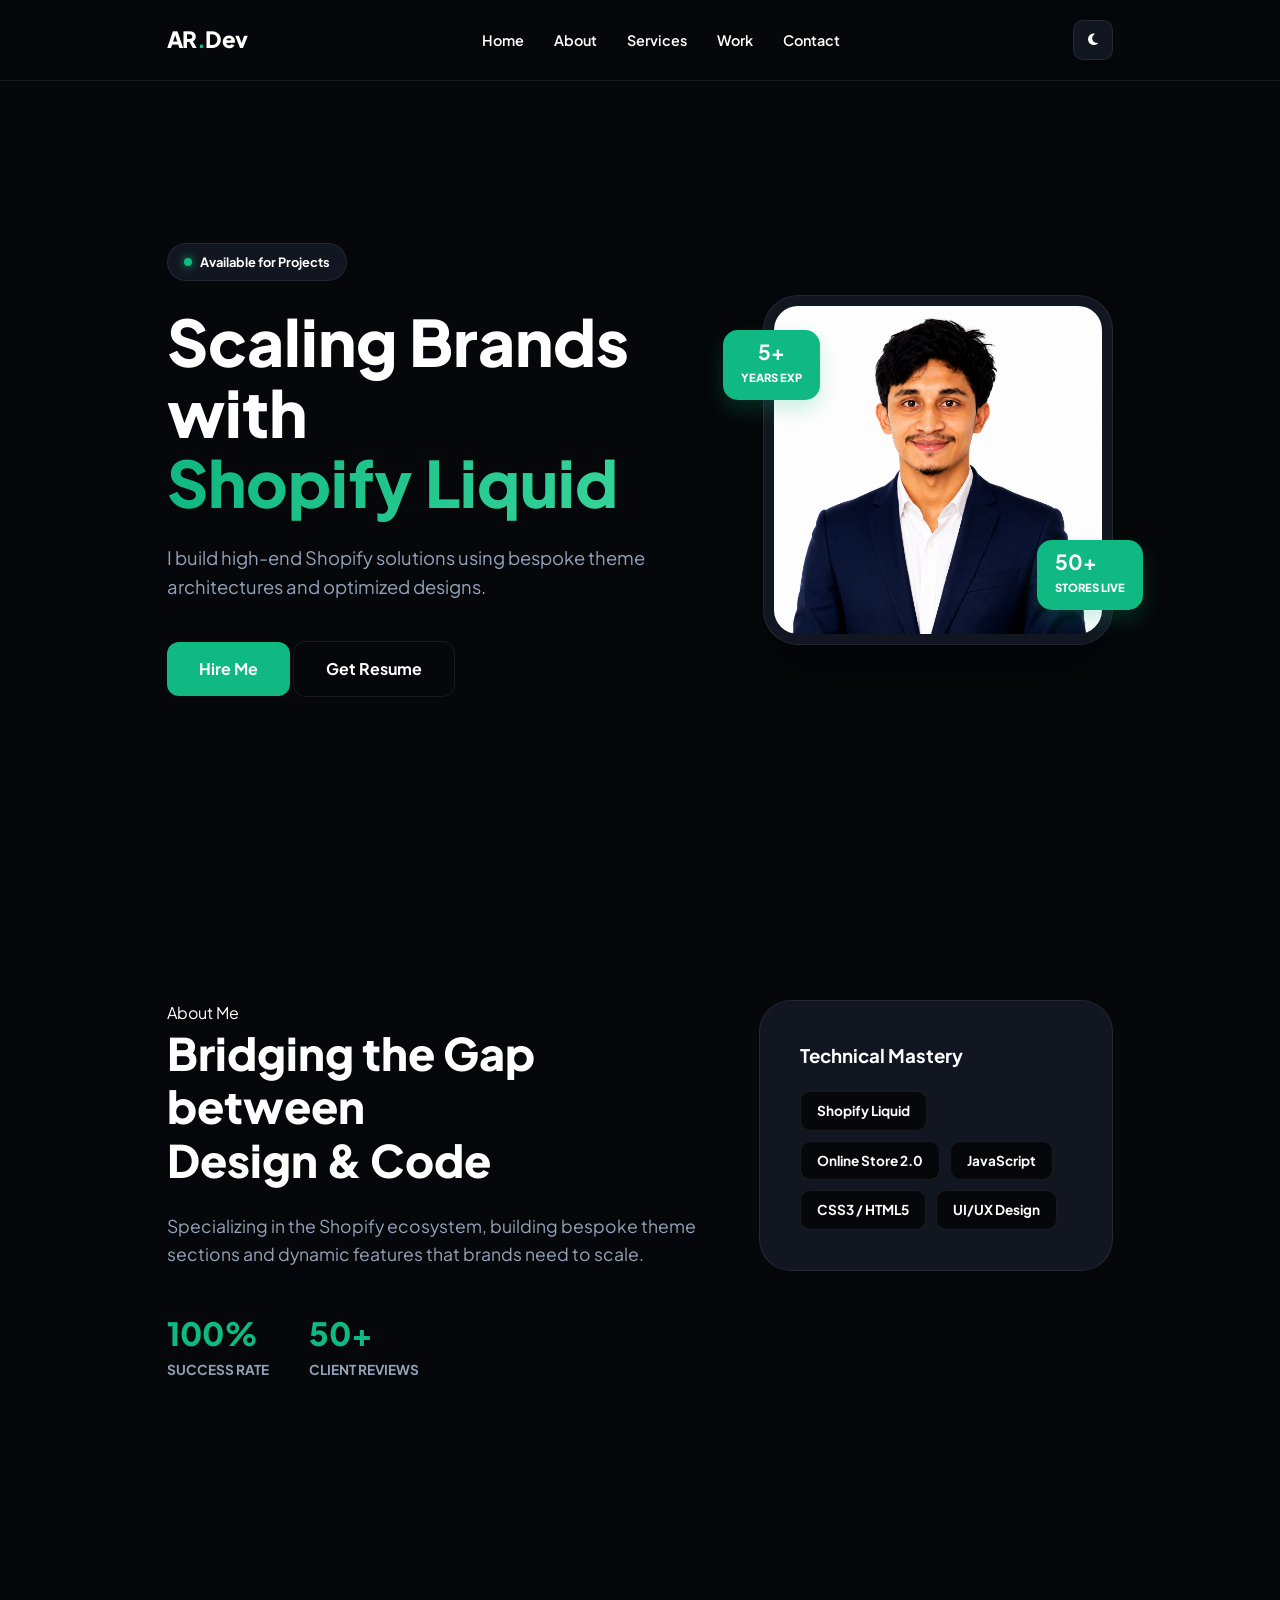
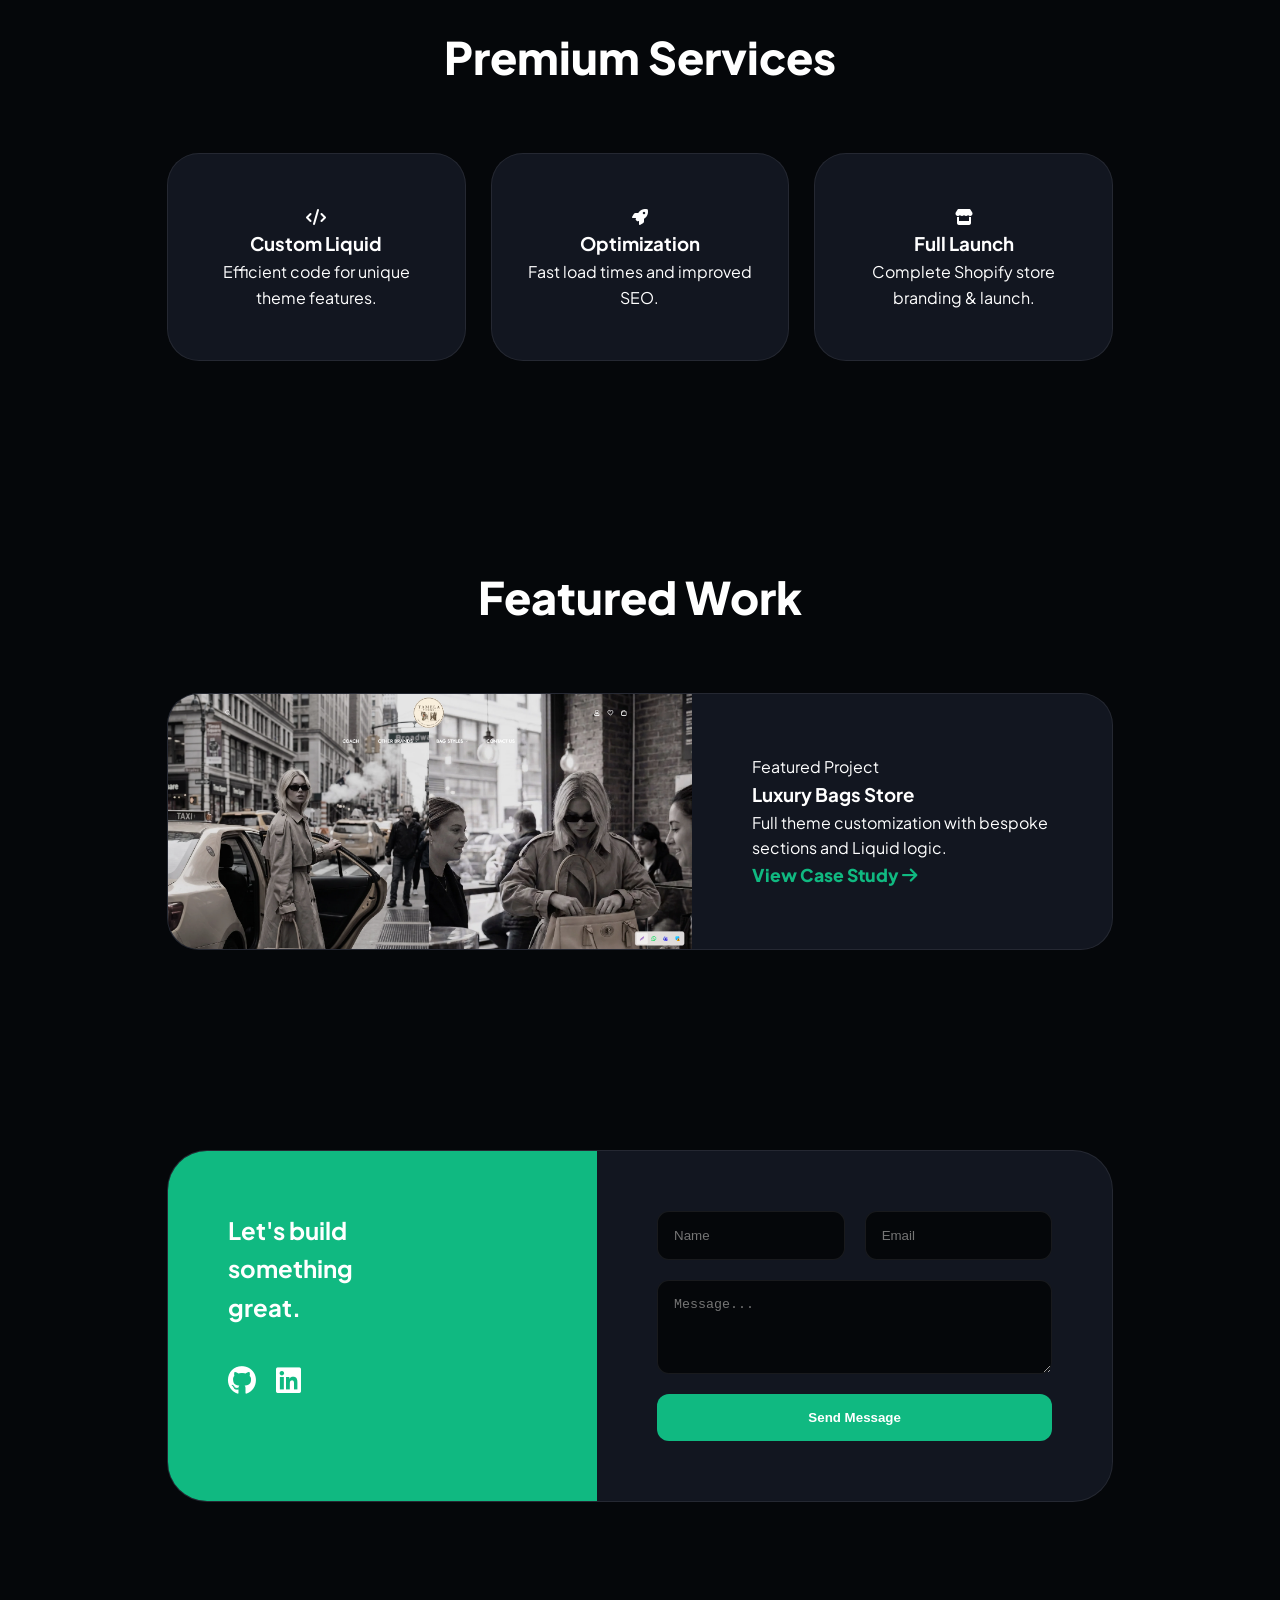
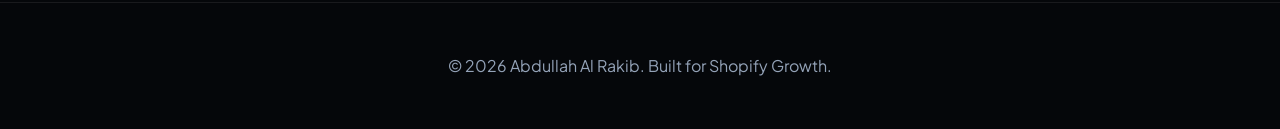
==== commit 8b10a056: "Final pixel-perfect responsive update: Optimized 320px screens, fixed contact padding, logo home lin" ====
--- a/index.html
+++ b/index.html
@@ -3,7 +3,8 @@
 
 <head>
   <meta charset="UTF-8">
-  <meta name="viewport" content="width=device-width, initial-scale=1.0">
+  <!-- Strictly prevent zooming and shaking for 320px to 425px screens -->
+  <meta name="viewport" content="width=device-width, initial-scale=1.0, maximum-scale=1.0, user-scalable=no">
   <title>Abdullah Al Rakib | Professional Shopify Developer</title>
 
   <!-- Favicon -->
@@ -11,171 +12,195 @@
     href="data:image/svg+xml,<svg xmlns=%22http://www.w3.org/2000/svg%22 viewBox=%220 0 100 100%22><text y=%22.9em%22 font-size=%2290%22>🚀</text></svg>">
 
   <!-- Premium Fonts -->
-  <link href="https://fonts.googleapis.com/css2?family=Plus+Jakarta+Sans:wght@400;600;700;800&display=swap"
+  <link rel="preconnect" href="https://fonts.googleapis.com">
+  <link rel="preconnect" href="https://fonts.gstatic.com" crossorigin>
+  <link
+    href="https://fonts.googleapis.com/css2?family=Inter:wght@400;600;700&family=Plus+Jakarta+Sans:wght@400;700;800&display=swap"
     rel="stylesheet">
+
+  <!-- Icons & Animations -->
   <link rel="stylesheet" href="https://cdnjs.cloudflare.com/ajax/libs/font-awesome/6.4.0/css/all.min.css">
-
-  <!-- AOS Animation -->
   <link href="https://unpkg.com/aos@2.3.1/dist/aos.css" rel="stylesheet">
+
   <link rel="stylesheet" href="style.css">
 </head>
 
 <body>
 
-  <!-- Background Glows -->
-  <div class="glow glow-1"></div>
-  <div class="glow glow-2"></div>
-
-  <!-- Navbar -->
-  <nav class="navbar" data-aos="fade-down">
-    <div class="container nav-wrapper">
-      <a href="#" class="logo">AR<span>.</span>Dev</a>
-      <ul class="nav-links" id="nav-menu">
-        <li><a href="#home">Home</a></li>
-        <li><a href="#about">About</a></li>
-        <li><a href="#services">Services</a></li>
-        <li><a href="#projects">Work</a></li>
-        <li><a href="#contact">Contact</a></li>
-      </ul>
-      <div class="nav-actions">
-        <button id="theme-toggle" class="theme-btn"><i class="fas fa-moon"></i></button>
-        <div class="hamburger" id="hamburger">
-          <span></span><span></span><span></span>
-        </div>
-      </div>
-    </div>
-  </nav>
-
-  <!-- Hero Section -->
-  <section id="home" class="hero">
-    <div class="container hero-grid">
-      <div class="hero-text" data-aos="fade-right" data-aos-duration="1200">
-        <div class="status-badge"><span></span> Available for new projects</div>
-        <h1>Elevating Brands on <br><span class="gradient-text">Shopify Ecosystem</span></h1>
-        <p>I build conversion-optimized stores using custom Liquid code and premium design principles.</p>
-        <div class="hero-btns">
-          <a href="https://www.fiverr.com/rakibdevbd" target="_blank" class="btn btn-primary">Start a Project</a>
-          <a href="assets/resume.pdf" target="_blank" class="btn btn-outline">My Resume <i
-              class="fas fa-download"></i></a>
-        </div>
-      </div>
-
-      <div class="hero-img-container" data-aos="zoom-in" data-aos-duration="1500">
-        <div class="image-box">
-          <img src="assets/profile.png" alt="Rakib Profile">
-          <div class="experience-tag">
-            <h3>5+</h3>
-            <p>Years of <br>Excellence</p>
-          </div>
-        </div>
-      </div>
-    </div>
-  </section>
-
-  <!-- Bento About -->
-  <section id="about" class="about">
-    <div class="container">
-      <div class="section-label" data-aos="fade-up">About Me</div>
-      <div class="bento-grid">
-        <div class="bento-card bio" data-aos="fade-up">
-          <h3>Beyond Template Customization</h3>
-          <p>I specialize in <strong>Shopify Liquid</strong>, creating bespoke functionalities that themes can't offer.
-            I've helped 50+ brands transition into high-performing e-commerce stores.</p>
-        </div>
-
-        <div class="bento-card skills" data-aos="fade-up" data-aos-delay="200">
-          <h4>My Tech Stack</h4>
-          <div class="skill-pills">
-            <span>Shopify</span><span>Liquid</span><span>JS</span><span>CSS3</span><span>SEO</span>
-          </div>
-        </div>
-
-        <div class="bento-card stores" data-aos="fade-up" data-aos-delay="400">
-          <h3>50+</h3>
-          <p>Live Stores Built</p>
-        </div>
-      </div>
-    </div>
-  </section>
-
-  <!-- Services -->
-  <section id="services" class="services">
-    <div class="container">
-      <div class="section-title" data-aos="fade-up">
-        <h2>My <span>Specialties</span></h2>
-      </div>
-      <div class="services-grid">
-        <div class="s-card" data-aos="flip-left" data-aos-delay="100">
-          <i class="fas fa-magic"></i>
-          <h3>Liquid Coding</h3>
-          <p>Custom sections and unique store features.</p>
-        </div>
-        <div class="s-card" data-aos="flip-left" data-aos-delay="300">
-          <i class="fas fa-bolt"></i>
-          <h3>Optimization</h3>
-          <p>Fast-loading themes for better conversions.</p>
-        </div>
-        <div class="s-card" data-aos="flip-left" data-aos-delay="500">
-          <i class="fas fa-paint-brush"></i>
-          <h3>Design</h3>
-          <p>Professional Shopify UI/UX implementation.</p>
-        </div>
-      </div>
-    </div>
-  </section>
-
-  <!-- Projects -->
-  <section id="projects" class="projects">
-    <div class="container">
-      <div class="section-title" data-aos="fade-up">
-        <h2>Selected <span>Work</span></h2>
-      </div>
-      <div class="project-banner" data-aos="zoom-in-up">
-        <div class="p-img"><img src="projects/luxury-bags-store/images/hero-section.png" alt="Project"></div>
-        <div class="p-info">
-          <span class="p-badge">Shopify Case Study</span>
-          <h3>Luxury Bags Store</h3>
-          <p>Bespoke sections and advanced product filtering.</p>
-          <a href="projects/luxury-bags-store/index.html" class="p-link">View Project <i
-              class="fas fa-arrow-right"></i></a>
-        </div>
-      </div>
-    </div>
-  </section>
-
-  <!-- Contact -->
-  <section id="contact" class="contact">
-    <div class="container">
-      <div class="contact-card" data-aos="zoom-in">
-        <div class="contact-text">
-          <h2>Ready to <br><span>Level Up?</span></h2>
-          <p>Let's discuss your next big Shopify project.</p>
-          <div class="socials">
-            <a href="https://github.com/abdullahalrakib-fbd"><i class="fab fa-github"></i></a>
-            <a href="https://www.linkedin.com/in/abdullah-al-rakib-fbd/"><i class="fab fa-linkedin"></i></a>
-          </div>
-        </div>
-        <form class="contact-form" action="https://formspree.io/f/xlgqyvkz" method="POST">
-          <input type="text" name="name" placeholder="Name" required>
-          <input type="email" name="email" placeholder="Email" required>
-          <textarea name="message" placeholder="Message..." rows="4" required></textarea>
-          <button type="submit" class="btn btn-primary">Send</button>
-        </form>
-      </div>
-    </div>
-  </section>
-
-  <footer>
-    <p>&copy; 2026 Abdullah Al Rakib. Built for Results.</p>
-  </footer>
+  <div class="app-wrapper">
+
+    <!-- Navbar -->
+    <header class="header">
+      <div class="container nav-wrapper">
+        <a href="index.html" class="logo">AR<span>.</span>Dev</a>
+
+        <ul class="nav-links" id="nav-menu">
+          <li><a href="#home">Home</a></li>
+          <li><a href="#about">About</a></li>
+          <li><a href="#services">Services</a></li>
+          <li><a href="#projects">Work</a></li>
+          <li><a href="#contact">Contact</a></li>
+        </ul>
+
+        <div class="nav-actions">
+          <button id="theme-toggle" class="action-btn" aria-label="Toggle Theme"><i class="fas fa-moon"></i></button>
+          <button class="hamburger" id="hamburger">
+            <span></span>
+            <span></span>
+          </button>
+        </div>
+      </div>
+    </header>
+
+    <!-- Hero Section -->
+    <section id="home" class="hero">
+      <div class="container">
+        <div class="hero-grid">
+          <div class="hero-text" data-aos="fade-right">
+            <div class="status-pill">
+              <span class="pulse"></span> Available for Projects
+            </div>
+            <h1>Scaling Brands with <br><span class="gradient-text">Shopify Liquid</span></h1>
+            <p>I build high-end Shopify solutions using bespoke theme architectures and optimized designs.</p>
+            <div class="hero-btns">
+              <a href="https://www.fiverr.com/rakibdevbd" target="_blank" class="btn btn-solid">Hire Me</a>
+              <a href="assets/resume.pdf" target="_blank" class="btn btn-ghost">Get Resume</a>
+            </div>
+          </div>
+
+          <div class="hero-image" data-aos="zoom-in">
+            <div class="image-wrapper">
+              <img src="assets/profile.png" alt="Rakib Profile">
+              <div class="stat-badge top"><strong>5+</strong> <span>Years EXP</span></div>
+              <div class="stat-badge bottom"><strong>50+</strong> <span>Stores Live</span></div>
+            </div>
+          </div>
+        </div>
+      </div>
+    </section>
+
+    <!-- About Section -->
+    <section id="about" class="about">
+      <div class="container">
+        <div class="about-grid">
+          <div class="about-info" data-aos="fade-up">
+            <span class="label">About Me</span>
+            <h2>Bridging the Gap between <br><span>Design & Code</span></h2>
+            <p>Specializing in the Shopify ecosystem, building bespoke theme sections and dynamic features that brands
+              need to scale.</p>
+            <div class="quick-stats">
+              <div class="qs-item">
+                <h3>100%</h3>
+                <p>Success Rate</p>
+              </div>
+              <div class="qs-item">
+                <h3>50+</h3>
+                <p>Client Reviews</p>
+              </div>
+            </div>
+          </div>
+
+          <div class="about-skills" data-aos="fade-up">
+            <div class="skills-card">
+              <h3>Technical Mastery</h3>
+              <div class="skill-pills">
+                <span>Shopify Liquid</span>
+                <span>Online Store 2.0</span>
+                <span>JavaScript</span>
+                <span>CSS3 / HTML5</span>
+                <span>UI/UX Design</span>
+              </div>
+            </div>
+          </div>
+        </div>
+      </div>
+    </section>
+
+    <!-- Services Section -->
+    <section id="services" class="services">
+      <div class="container">
+        <div class="section-title" data-aos="fade-up">
+          <h2>Premium <span>Services</span></h2>
+        </div>
+        <div class="services-grid">
+          <div class="s-card" data-aos="fade-up">
+            <i class="fas fa-code"></i>
+            <h3>Custom Liquid</h3>
+            <p>Efficient code for unique theme features.</p>
+          </div>
+          <div class="s-card" data-aos="fade-up" data-aos-delay="100">
+            <i class="fas fa-rocket"></i>
+            <h3>Optimization</h3>
+            <p>Fast load times and improved SEO.</p>
+          </div>
+          <div class="s-card" data-aos="fade-up" data-aos-delay="200">
+            <i class="fas fa-store"></i>
+            <h3>Full Launch</h3>
+            <p>Complete Shopify store branding & launch.</p>
+          </div>
+        </div>
+      </div>
+    </section>
+
+    <!-- Work Section -->
+    <section id="projects" class="projects">
+      <div class="container">
+        <div class="section-title" data-aos="fade-up">
+          <h2>Featured <span>Work</span></h2>
+        </div>
+        <div class="project-featured" data-aos="zoom-in">
+          <div class="pf-img"><img src="projects/luxury-bags-store/images/hero-section.png" alt="Project"></div>
+          <div class="pf-details">
+            <span class="pf-tag">Featured Project</span>
+            <h3>Luxury Bags Store</h3>
+            <p>Full theme customization with bespoke sections and Liquid logic.</p>
+            <a href="projects/luxury-bags-store/index.html" class="pf-btn">View Case Study <i
+                class="fas fa-arrow-right"></i></a>
+          </div>
+        </div>
+      </div>
+    </section>
+
+    <!-- Contact Section -->
+    <section id="contact" class="contact">
+      <div class="container">
+        <div class="contact-card" data-aos="zoom-in">
+          <div class="contact-left">
+            <h2 class="contact-title">Let's build <br>something <br>great.</h2>
+            <div class="socials">
+              <a href="https://github.com/abdullahalrakib-fbd" target="_blank"><i class="fab fa-github"></i></a>
+              <a href="https://www.linkedin.com/in/abdullah-al-rakib-fbd/" target="_blank"><i
+                  class="fab fa-linkedin"></i></a>
+            </div>
+          </div>
+          <form class="contact-form" action="https://formspree.io/f/xlgqyvkz" method="POST">
+            <div class="form-grid">
+              <input type="text" name="name" placeholder="Name" required>
+              <input type="email" name="email" placeholder="Email" required>
+            </div>
+            <textarea name="message" placeholder="Message..." rows="4" required></textarea>
+            <button type="submit" class="btn-submit">Send Message</button>
+          </form>
+        </div>
+      </div>
+    </section>
+
+    <footer class="footer">
+      <div class="container">
+        <p>&copy; 2026 Abdullah Al Rakib. Built for Shopify Growth.</p>
+      </div>
+    </footer>
+
+  </div>
 
   <script src="https://unpkg.com/aos@2.3.1/dist/aos.js"></script>
   <script>
-    AOS.init({ duration: 1000, once: false }); // Once false korlam jate scroll up/down korle animation abar hoy
+    AOS.init({ duration: 800, once: true });
 
     const hamburger = document.getElementById('hamburger');
     const navMenu = document.getElementById('nav-menu');
     hamburger.addEventListener('click', () => {
+      hamburger.classList.toggle('active');
       navMenu.classList.toggle('active');
     });
 
--- a/style.css
+++ b/style.css
@@ -1,79 +1,70 @@
-/* --- Variables --- */
+/* --- High-End Design System --- */
 :root[data-theme="dark"] {
   --bg: #05070a;
-  --surface: #0d111a;
-  --text: #f8fafc;
-  --text-sec: #94a3b8;
+  --surf: #0d111a;
+  --surf-card: #121620;
+  --text: #ffffff;
+  --text-dim: #94a3b8;
   --primary: #10b981;
-  --accent: #22d3ee;
+  /* Emerald Green */
+  --primary-glow: rgba(16, 185, 129, 0.2);
   --border: rgba(255, 255, 255, 0.08);
 }
 
 :root[data-theme="light"] {
   --bg: #f8fafc;
-  --surface: #ffffff;
+  --surf: #ffffff;
+  --surf-card: #f1f5f9;
   --text: #0f172a;
-  --text-sec: #475569;
+  --text-dim: #475569;
   --primary: #059669;
-  --accent: #0891b2;
+  --primary-glow: rgba(5, 150, 105, 0.1);
   --border: rgba(0, 0, 0, 0.08);
 }
 
-/* --- Core --- */
+/* --- Strict Global Reset --- */
 * {
   margin: 0;
   padding: 0;
   box-sizing: border-box;
-  font-family: 'Plus Jakarta Sans', sans-serif;
-}
-
-html {
+  -webkit-tap-highlight-color: transparent;
+}
+
+html,
+body {
+  width: 100%;
+  max-width: 100vw;
+  margin: 0;
+  padding: 0;
+  overflow-x: hidden;
+  /* Stops horizontal shaking */
   scroll-behavior: smooth;
-  overflow-x: hidden;
-}
-
-body {
   background: var(--bg);
   color: var(--text);
+  font-family: 'Plus Jakarta Sans', sans-serif;
+  line-height: 1.6;
+}
+
+.app-wrapper {
+  width: 100%;
   overflow-x: hidden;
+  position: relative;
 }
 
 .container {
-  max-width: 1200px;
+  width: 100%;
+  max-width: 1100px;
   margin: 0 auto;
   padding: 0 6%;
 }
 
-/* Background Glows */
-.glow {
-  position: absolute;
-  width: 40vw;
-  height: 40vw;
-  border-radius: 50%;
-  background: radial-gradient(circle, rgba(16, 185, 129, 0.15), transparent);
-  z-index: -1;
-  filter: blur(100px);
-}
-
-.glow-1 {
-  top: -10%;
-  left: -10%;
-}
-
-.glow-2 {
-  bottom: 10%;
-  right: -10%;
-  background: radial-gradient(circle, rgba(34, 211, 238, 0.1), transparent);
-}
-
-/* --- Navbar --- */
-.navbar {
+/* --- Navigation & Navbar --- */
+.header {
   position: fixed;
   top: 0;
   width: 100%;
-  z-index: 1000;
-  padding: 20px 0;
-  background: rgba(var(--bg), 0.7);
+  z-index: 9999;
+  background: rgba(var(--bg), 0.8);
   backdrop-filter: blur(15px);
   border-bottom: 1px solid var(--border);
 }
@@ -82,13 +73,15 @@
   display: flex;
   justify-content: space-between;
   align-items: center;
+  height: 80px;
 }
 
 .logo {
-  font-size: 1.5rem;
+  font-size: 1.4rem;
   font-weight: 800;
   text-decoration: none;
   color: var(--text);
+  letter-spacing: -0.5px;
 }
 
 .logo span {
@@ -97,8 +90,8 @@
 
 .nav-links {
   display: flex;
+  list-style: none;
   gap: 30px;
-  list-style: none;
 }
 
 .nav-links a {
@@ -106,41 +99,90 @@
   color: var(--text);
   font-weight: 600;
   font-size: 0.9rem;
+  transition: 0.3s;
+}
+
+.nav-links a:hover {
+  color: var(--primary);
+}
+
+.nav-actions {
+  display: flex;
+  align-items: center;
+  gap: 15px;
+}
+
+.action-btn {
+  background: var(--surf-card);
+  border: 1px solid var(--border);
+  width: 40px;
+  height: 40px;
+  border-radius: 10px;
+  cursor: pointer;
+  color: var(--text);
+  display: flex;
+  align-items: center;
+  justify-content: center;
 }
 
 .hamburger {
   display: none;
+  background: none;
+  border: none;
   cursor: pointer;
   flex-direction: column;
-  gap: 5px;
+  gap: 6px;
+  width: 28px;
 }
 
 .hamburger span {
-  width: 25px;
+  width: 100%;
   height: 2px;
   background: var(--text);
-}
-
-/* --- Hero --- */
+  transition: 0.3s;
+}
+
+/* --- Hero Section (Badge Face Protection) --- */
 .hero {
   min-height: 100vh;
   display: flex;
   align-items: center;
   padding-top: 100px;
+  padding-bottom: 60px;
 }
 
 .hero-grid {
   display: grid;
   grid-template-columns: 1.2fr 0.8fr;
-  gap: 60px;
+  gap: 70px;
   align-items: center;
 }
 
-.status-badge {
+.hero-text h1 {
+  font-size: 4rem;
+  font-weight: 800;
+  line-height: 1.1;
+  margin-bottom: 25px;
+}
+
+.gradient-text {
+  background: linear-gradient(90deg, var(--primary), #34d399);
+  -webkit-background-clip: text;
+  -webkit-text-fill-color: transparent;
+}
+
+.hero-text p {
+  color: var(--text-dim);
+  font-size: 1.15rem;
+  margin-bottom: 40px;
+  max-width: 500px;
+}
+
+.status-pill {
   display: inline-flex;
   align-items: center;
   gap: 8px;
-  background: var(--surface);
+  background: var(--surf-card);
   padding: 8px 16px;
   border-radius: 50px;
   border: 1px solid var(--border);
@@ -149,59 +191,43 @@
   margin-bottom: 25px;
 }
 
-.status-badge span {
+.pulse {
   width: 8px;
   height: 8px;
   background: var(--primary);
   border-radius: 50%;
   box-shadow: 0 0 10px var(--primary);
-}
-
-.hero-text h1 {
-  font-size: 4.5rem;
-  font-weight: 800;
-  line-height: 1.1;
-  margin-bottom: 20px;
-}
-
-.gradient-text {
-  background: linear-gradient(90deg, var(--primary), var(--accent));
-  -webkit-background-clip: text;
-  -webkit-text-fill-color: transparent;
-}
-
-.hero-text p {
-  font-size: 1.1rem;
-  color: var(--text-sec);
-  margin-bottom: 35px;
-  max-width: 500px;
-}
-
-/* Image Container Fixed - NIKHUT ALIGNMENT */
-.hero-img-container {
+  animation: pulse-anim 2s infinite;
+}
+
+@keyframes pulse-anim {
+  0% {
+    opacity: 1;
+  }
+
+  50% {
+    opacity: 0.4;
+  }
+
+  100% {
+    opacity: 1;
+  }
+}
+
+.image-wrapper {
   position: relative;
-}
-
-.image-box {
-  position: relative;
-  width: 100%;
-  border-radius: 24px;
-  background: var(--surface);
-  border: 1px solid var(--border);
-  box-shadow: 0 25px 50px -12px rgba(0, 0, 0, 0.5);
+  width: 100%;
+}
+
+.image-wrapper img {
+  width: 100%;
+  border-radius: 35px;
+  display: block;
+  background: var(--surf-card);
+  border: 1px solid var(--border);
+  padding: 10px;
+  box-shadow: 0 30px 60px rgba(0, 0, 0, 0.3);
   animation: float 6s ease-in-out infinite;
-}
-
-.image-box img {
-  width: 100%;
-  display: block;
-  border-radius: 24px;
-  filter: grayscale(10%);
-  transition: 0.5s;
-}
-
-.image-box:hover img {
-  filter: grayscale(0%);
 }
 
 @keyframes float {
@@ -212,69 +238,91 @@
   }
 
   50% {
-    transform: translateY(-20px);
-  }
-}
-
-.experience-tag {
+    transform: translateY(-15px);
+  }
+}
+
+.stat-badge {
   position: absolute;
-  bottom: 20px;
-  right: -20px;
   background: var(--primary);
   color: white;
-  padding: 15px 25px;
-  border-radius: 16px;
+  padding: 12px 18px;
+  border-radius: 15px;
+  box-shadow: 0 10px 20px var(--primary-glow);
+  z-index: 10;
+}
+
+.stat-badge.top {
+  top: 10%;
+  left: -40px;
   text-align: center;
 }
 
-.experience-tag h3 {
-  font-size: 1.5rem;
-}
-
-.experience-tag p {
+.stat-badge.bottom {
+  bottom: 10%;
+  right: -30px;
+}
+
+.stat-badge strong {
+  font-size: 1.3rem;
+  display: block;
+  line-height: 1;
+}
+
+.stat-badge span {
   font-size: 0.7rem;
+  font-weight: 800;
+  text-transform: uppercase;
+}
+
+/* --- About Section --- */
+section {
+  padding: 100px 0;
+}
+
+.about-grid {
+  display: grid;
+  grid-template-columns: 1.2fr 0.8fr;
+  gap: 60px;
+  align-items: start;
+}
+
+.about-info h2 {
+  font-size: 2.8rem;
+  font-weight: 800;
+  margin-bottom: 25px;
+  line-height: 1.2;
+}
+
+.about-info p {
+  color: var(--text-dim);
+  font-size: 1.1rem;
+  margin-bottom: 40px;
+}
+
+.quick-stats {
+  display: flex;
+  gap: 40px;
+}
+
+.qs-item h3 {
+  font-size: 2rem;
+  color: var(--primary);
+  font-weight: 800;
+}
+
+.qs-item p {
+  font-size: 0.85rem;
   font-weight: 700;
+  color: var(--text-dim);
   text-transform: uppercase;
 }
 
-/* --- Bento About --- */
-section {
-  padding: 120px 0;
-}
-
-.section-label {
-  color: var(--primary);
-  font-weight: 800;
-  text-transform: uppercase;
-  font-size: 0.8rem;
-  letter-spacing: 2px;
-  margin-bottom: 20px;
-}
-
-.bento-grid {
-  display: grid;
-  grid-template-columns: repeat(3, 1fr);
-  gap: 20px;
-}
-
-.bento-card {
-  background: var(--surface);
-  border: 1px solid var(--border);
-  border-radius: 24px;
+.skills-card {
+  background: var(--surf-card);
   padding: 40px;
-}
-
-.bio {
-  grid-column: span 2;
-}
-
-.bio h3 {
-  font-size: 1.8rem;
-  margin-bottom: 15px;
-}
-
-.bio p {
-  color: var(--text-sec);
+  border-radius: 32px;
+  border: 1px solid var(--border);
 }
 
 .skill-pills {
@@ -287,25 +335,13 @@
 .skill-pills span {
   background: var(--bg);
   padding: 8px 16px;
-  border-radius: 50px;
-  border: 1px solid var(--border);
-  font-size: 0.8rem;
+  border-radius: 10px;
+  border: 1px solid var(--border);
+  font-size: 0.85rem;
   font-weight: 700;
 }
 
-.stores {
-  text-align: center;
-  display: flex;
-  flex-direction: column;
-  justify-content: center;
-}
-
-.stores h3 {
-  font-size: 3rem;
-  color: var(--primary);
-}
-
-/* --- Services --- */
+/* --- Portfolio Card & View Project Color Fix --- */
 .section-title {
   text-align: center;
   margin-bottom: 60px;
@@ -313,167 +349,170 @@
 
 .section-title h2 {
   font-size: 2.8rem;
-}
-
-.section-title span {
-  color: var(--primary);
-}
-
-.services-grid {
+  font-weight: 800;
+}
+
+.project-featured {
   display: grid;
-  grid-template-columns: repeat(3, 1fr);
+  grid-template-columns: 1fr 0.8fr;
+  background: var(--surf-card);
+  border-radius: 32px;
+  overflow: hidden;
+  border: 1px solid var(--border);
+}
+
+.pf-img img {
+  width: 100%;
+  height: 100%;
+  object-fit: cover;
+}
+
+.pf-details {
+  padding: 60px;
+}
+
+/* High Visibility Emerald for View Project */
+.pf-btn {
+  color: #10b981 !important;
+  text-decoration: none;
+  font-weight: 800;
+  font-size: 1.1rem;
+  transition: 0.3s;
+}
+
+.pf-btn:hover {
+  opacity: 0.8;
+}
+
+/* Sub-page "Back to Home" Link Color Fix */
+.nav-actions a[href*="index.html"] {
+  color: #10b981 !important;
+  font-weight: 800 !important;
+  text-decoration: none !important;
+}
+
+/* --- Contact Section --- */
+.contact-card {
+  display: grid;
+  grid-template-columns: 1fr 1.2fr;
+  background: var(--surf-card);
+  border-radius: 40px;
+  overflow: hidden;
+  border: 1px solid var(--border);
+}
+
+.contact-left {
+  background: var(--primary);
+  color: white;
+  padding: 60px;
+}
+
+.socials {
+  display: flex;
   gap: 20px;
-}
-
-.s-card {
-  background: var(--surface);
-  padding: 40px;
-  border-radius: 24px;
-  border: 1px solid var(--border);
-  text-align: center;
-  transition: 0.4s;
-}
-
-.s-card i {
-  font-size: 2.5rem;
-  color: var(--primary);
-  margin-bottom: 20px;
-}
-
-.s-card:hover {
-  transform: translateY(-10px);
-  border-color: var(--primary);
-}
-
-/* --- Project --- */
-.project-banner {
+  margin-top: 30px;
+}
+
+.socials a {
+  color: white;
+  font-size: 1.8rem;
+  transition: 0.3s;
+}
+
+.contact-form {
+  padding: 60px;
+  display: flex;
+  flex-direction: column;
+  gap: 20px;
+}
+
+.form-grid {
   display: grid;
   grid-template-columns: 1fr 1fr;
-  background: var(--surface);
-  border-radius: 32px;
-  border: 1px solid var(--border);
-  overflow: hidden;
-}
-
-.p-img img {
-  width: 100%;
-  height: 100%;
-  object-fit: cover;
-}
-
-.p-info {
-  padding: 50px;
-  display: flex;
-  flex-direction: column;
-  justify-content: center;
-}
-
-.p-badge {
-  color: var(--primary);
-  font-weight: 700;
-  font-size: 0.8rem;
-  margin-bottom: 10px;
-}
-
-.p-link {
-  margin-top: 25px;
+  gap: 20px;
+}
+
+.contact-form input,
+.contact-form textarea {
+  width: 100%;
+  padding: 16px;
+  background: var(--bg);
+  border: 1px solid var(--border);
+  border-radius: 12px;
   color: var(--text);
-  text-decoration: none;
-  font-weight: 700;
-  display: flex;
-  align-items: center;
-  gap: 10px;
-}
-
-/* --- Buttons --- */
+  outline: none;
+}
+
+/* --- Global Buttons --- */
 .btn {
-  padding: 14px 30px;
+  padding: 14px 32px;
   border-radius: 12px;
   font-weight: 700;
   text-decoration: none;
   transition: 0.3s;
   display: inline-block;
-}
-
-.btn-primary {
+  cursor: pointer;
+  border: none;
+}
+
+.btn-solid {
   background: var(--primary);
   color: white;
 }
 
-.btn-outline {
+.btn-ghost {
   border: 1px solid var(--border);
   color: var(--text);
 }
 
-.btn:hover {
-  opacity: 0.9;
-  transform: scale(1.05);
-}
-
-/* --- Contact --- */
-.contact-card {
-  display: grid;
-  grid-template-columns: 1fr 1fr;
-  background: var(--surface);
-  border-radius: 32px;
-  border: 1px solid var(--border);
-  overflow: hidden;
-}
-
-.contact-text {
+.btn-submit {
   background: var(--primary);
   color: white;
-  padding: 60px;
-}
-
-.contact-text h2 span {
-  color: var(--bg);
-}
-
-.socials {
-  display: flex;
-  gap: 20px;
-  margin-top: 30px;
-}
-
-.socials a {
-  color: white;
-  font-size: 1.5rem;
-}
-
-.contact-form {
-  padding: 60px;
-  display: flex;
-  flex-direction: column;
-  gap: 20px;
-}
-
-.contact-form input,
-.contact-form textarea {
-  padding: 15px;
-  background: var(--bg);
-  border: 1px solid var(--border);
+  padding: 16px;
   border-radius: 12px;
-  color: var(--text);
-  outline: none;
+  font-weight: 800;
+  border: none;
+  cursor: pointer;
 }
 
 footer {
-  padding: 50px;
+  padding: 50px 0;
   text-align: center;
   border-top: 1px solid var(--border);
-  color: var(--text-sec);
-}
-
-/* --- RESPONSIVE --- */
+  color: var(--text-dim);
+}
+
+/* --- Services Grid --- */
+.services-grid {
+  display: grid;
+  grid-template-columns: repeat(3, 1fr);
+  gap: 25px;
+}
+
+.s-card {
+  background: var(--surf-card);
+  padding: 50px 30px;
+  border-radius: 32px;
+  border: 1px solid var(--border);
+  text-align: center;
+  transition: 0.4s;
+}
+
+.s-icon {
+  font-size: 2.5rem;
+  color: var(--primary);
+  margin-bottom: 20px;
+}
+
+/* --- WORLD CLASS MOBILE RE-STYLING (FIXES ALL SCREEN ISSUES) --- */
 @media (max-width: 992px) {
 
   .hero-grid,
-  .bento-grid,
+  .about-grid,
   .services-grid,
-  .project-banner,
+  .project-featured,
   .contact-card {
-    grid-template-columns: 1fr;
+    grid-template-columns: 1fr !important;
   }
 
   .hero-text {
@@ -481,25 +520,41 @@
     order: 2;
   }
 
-  .hero-img-container {
+  .hero-image {
     order: 1;
     width: 80%;
-    margin: 0 auto;
+    margin: 0 auto 50px;
   }
 
   .hero-text h1 {
     font-size: 3rem;
   }
 
+  /* BADGE FACE FIX for Mobile */
+  .stat-badge.top {
+    left: -10px;
+    top: 5%;
+  }
+
+  .stat-badge.bottom {
+    right: -10px;
+    bottom: 5%;
+  }
+
+  .hamburger {
+    display: flex;
+  }
+
   .nav-links {
-    display: none;
     position: absolute;
-    top: 100%;
+    top: 80px;
     left: 0;
     width: 100%;
-    background: var(--surface);
+    background: var(--surf-card);
+    display: none;
     flex-direction: column;
     padding: 40px;
+    text-align: center;
     border-bottom: 1px solid var(--border);
   }
 
@@ -507,16 +562,69 @@
     display: flex;
   }
 
-  .hamburger {
-    display: flex;
-  }
-
-  .bio,
-  .stores {
-    grid-column: span 1;
-  }
-
-  .experience-tag {
-    right: 0;
+  .about-info,
+  .skills-card {
+    text-align: center;
+  }
+
+  .skill-pills,
+  .quick-stats {
+    justify-content: center;
+  }
+
+  .pf-details,
+  .contact-left,
+  .contact-form {
+    padding: 40px 25px;
+    text-align: center;
+  }
+
+  .socials,
+  .form-grid {
+    justify-content: center;
+    grid-template-columns: 1fr;
+  }
+
+  section {
+    padding: 80px 0;
+  }
+}
+
+@media (max-width: 480px) {
+  .hero-text h1 {
+    font-size: 2.2rem;
+  }
+
+  .section-title h2,
+  .about-info h2 {
+    font-size: 2rem;
+  }
+
+  /* FIXED: Contact Section Heading for 320px */
+  .contact-title {
+    font-size: 1.6rem !important;
+    /* Smaller text for Mobile S */
+    line-height: 1.2;
+    padding: 0 10px;
+    /* Added spacing from edges */
+  }
+
+  .contact-left {
+    padding: 40px 15px !important;
+    /* Tight padding for 320px */
+  }
+
+  .hero-btns {
+    flex-direction: column;
+    gap: 15px;
+  }
+
+  .btn {
+    width: 100%;
+    text-align: center;
+  }
+
+  .container {
+    padding: 0 7%;
   }
 }
